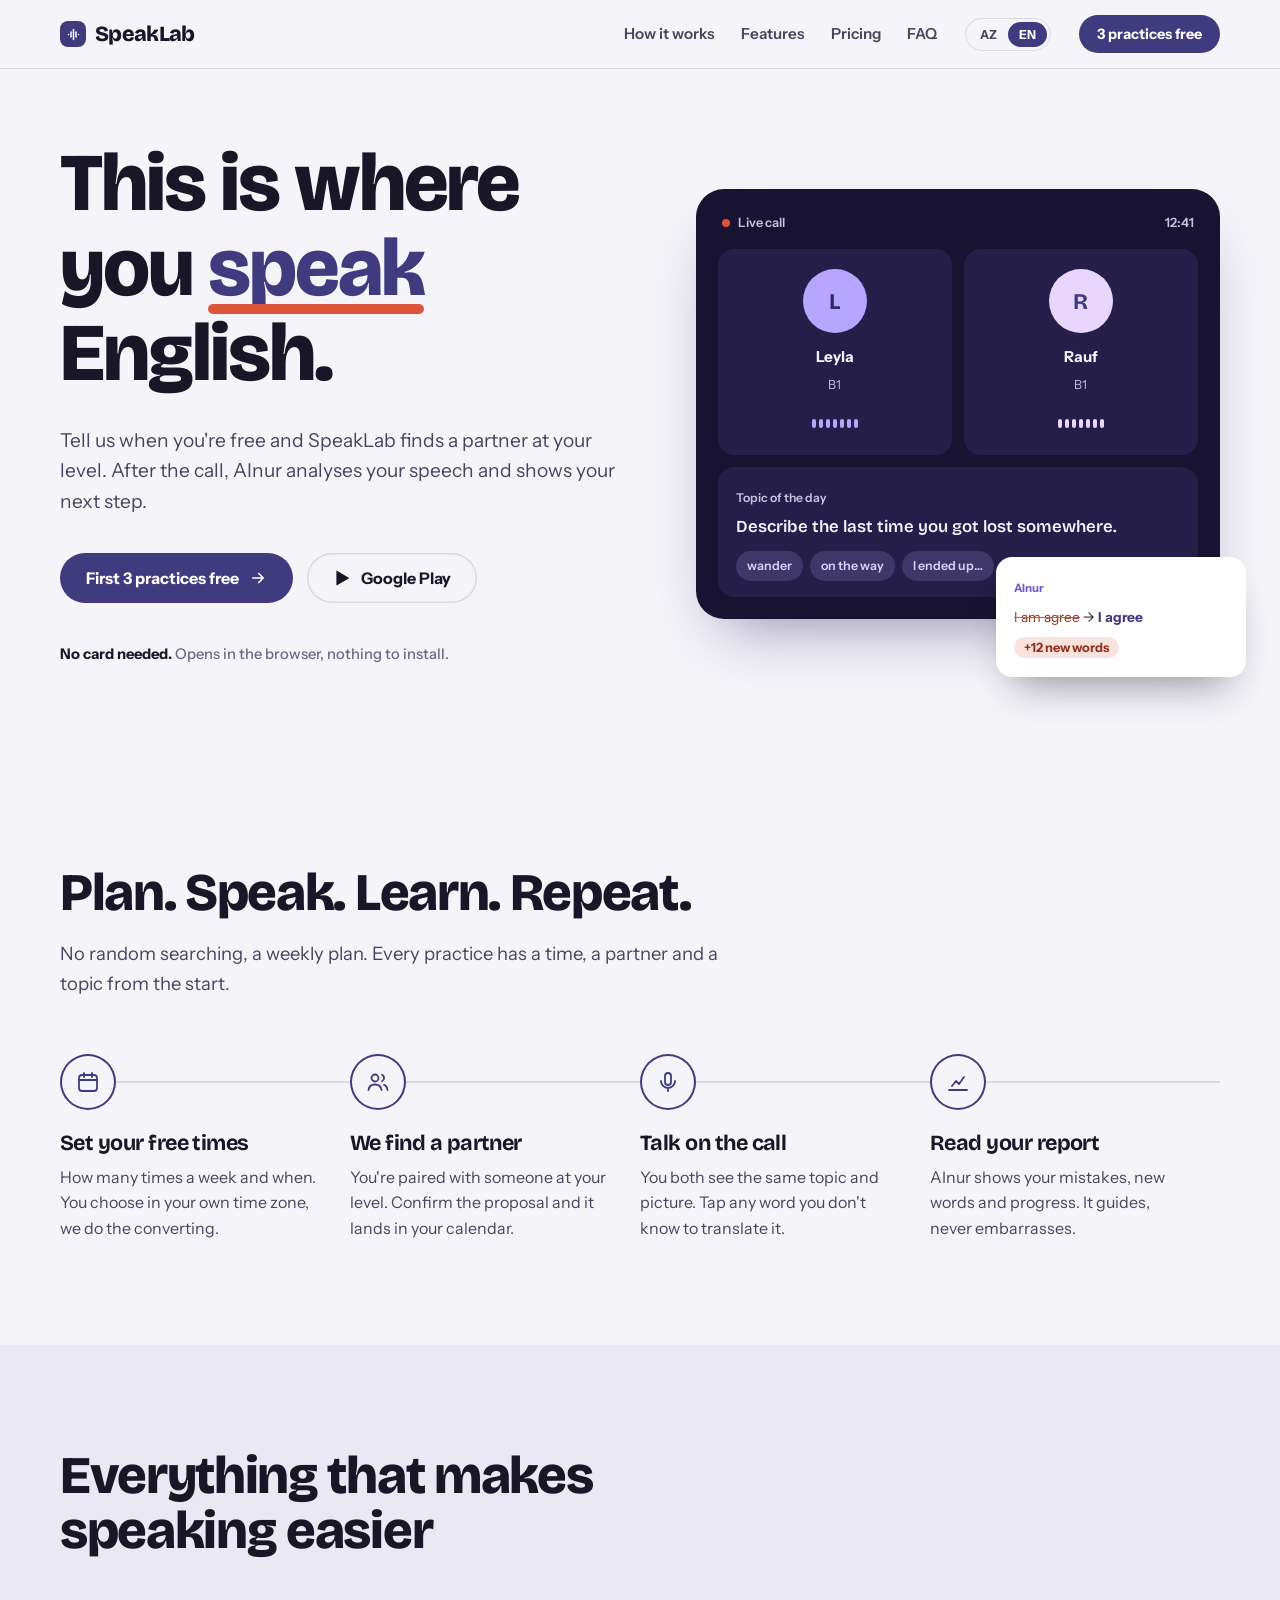
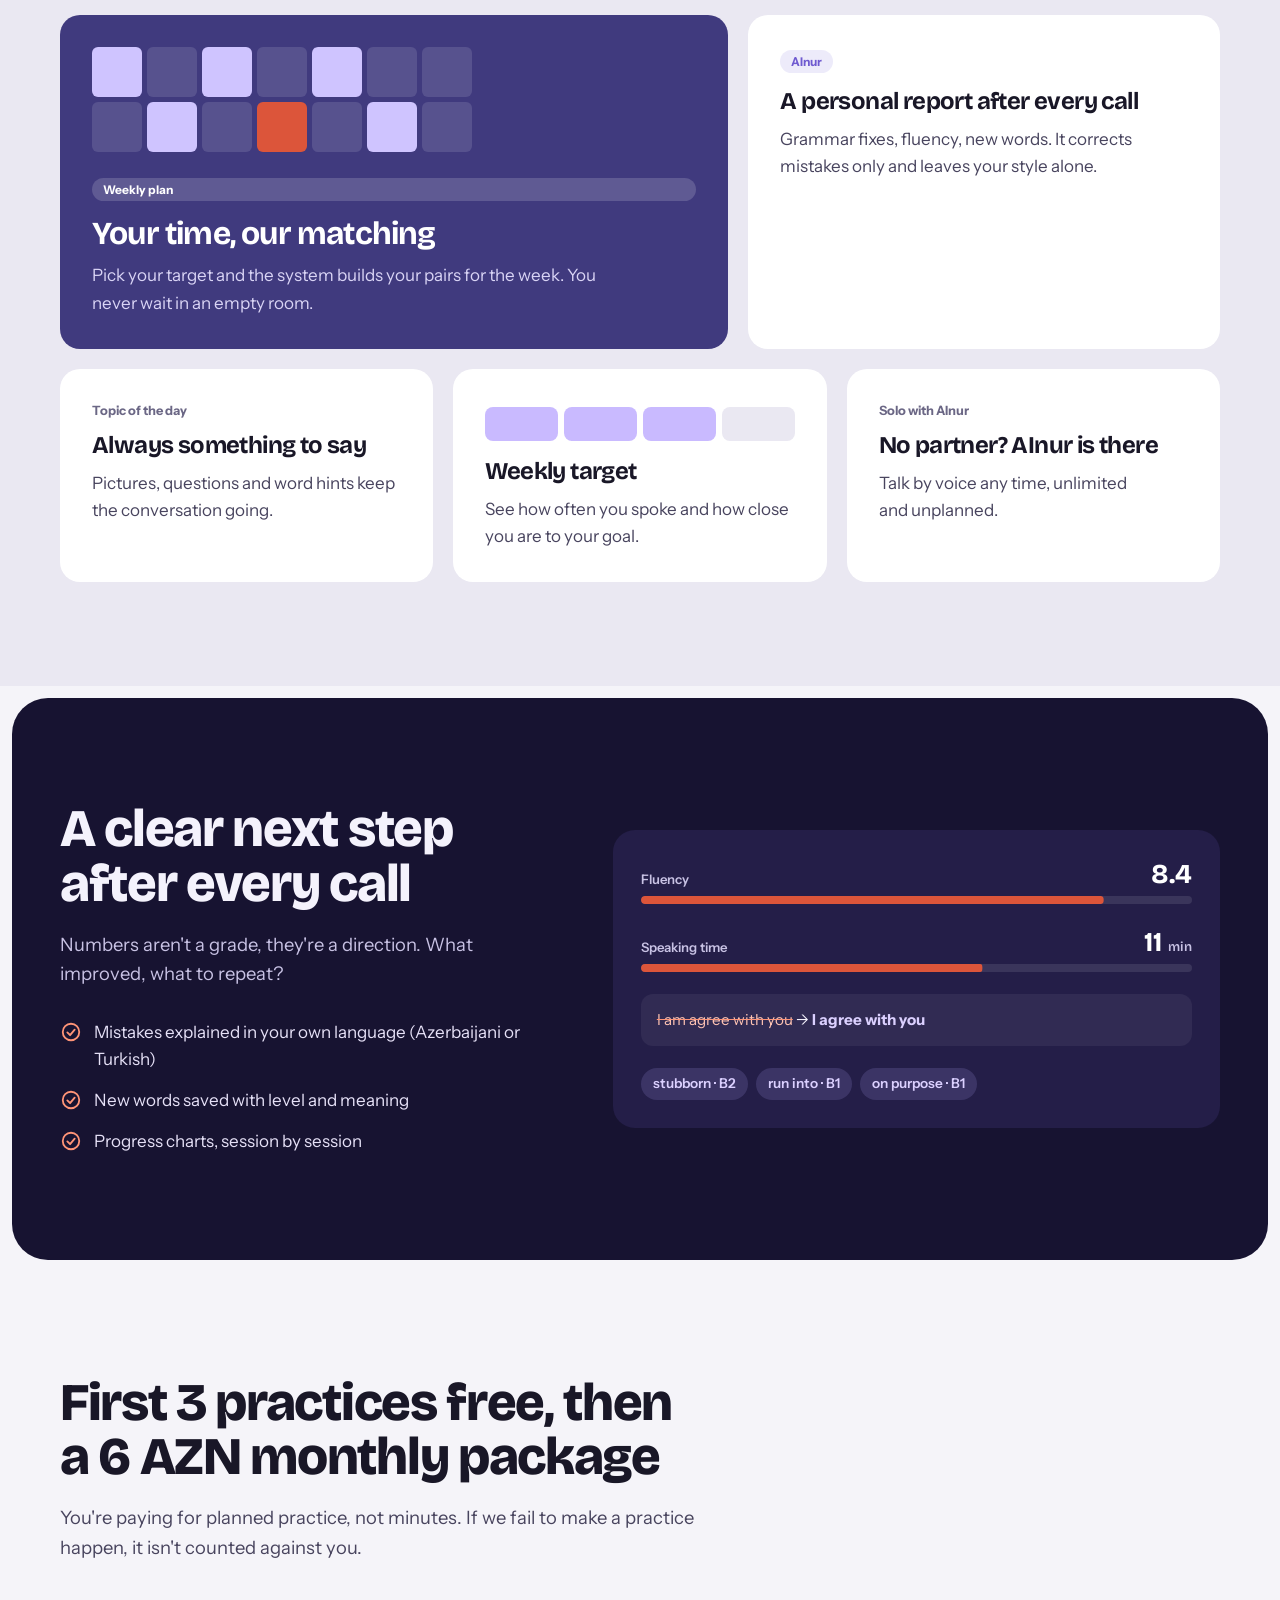
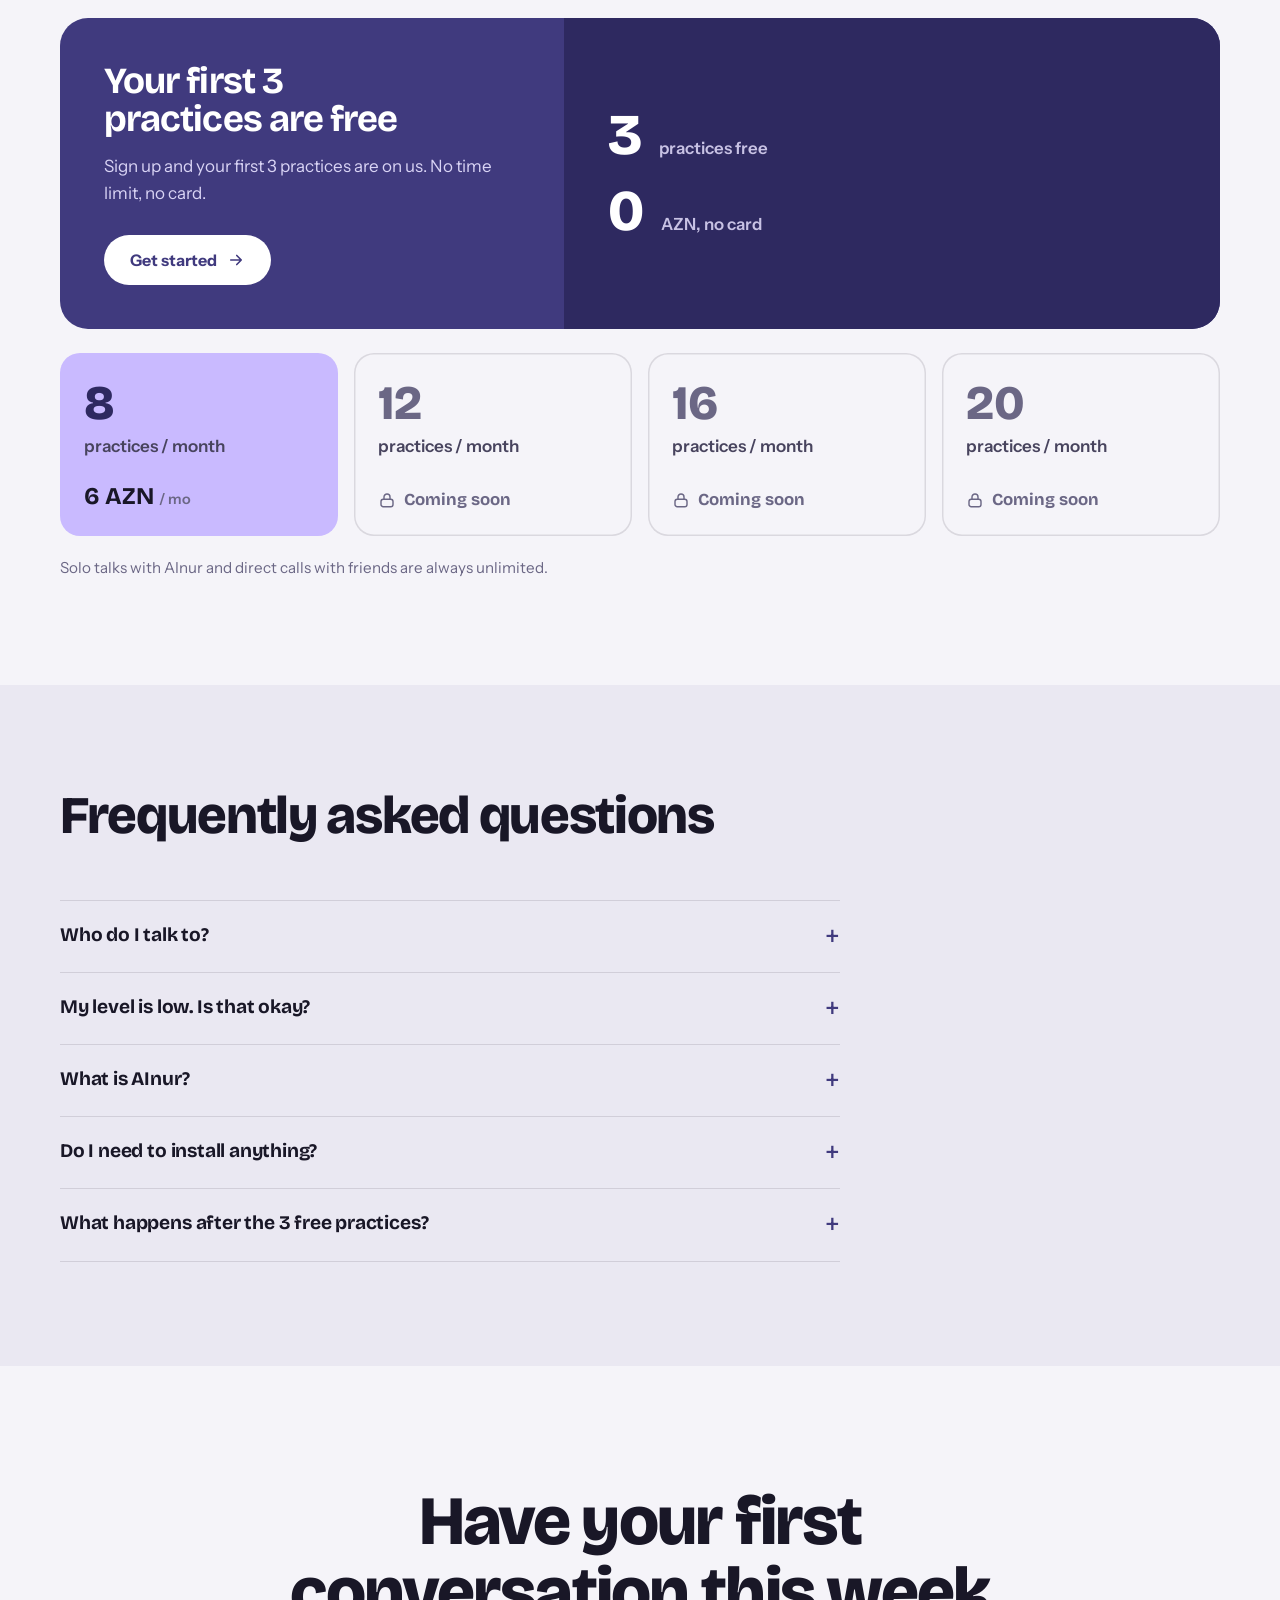
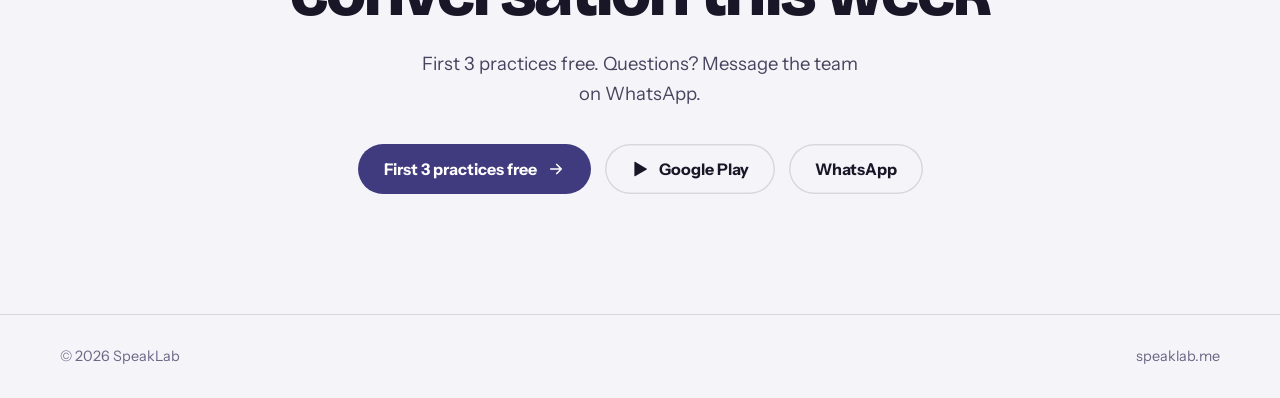
==== index.html @ 2869b949 "Deploy SpeakLab landing page to speaklab.me" ====
<!doctype html>
<html lang="az" data-lang="az">
<head>
<meta charset="utf-8">
<meta name="viewport" content="width=device-width, initial-scale=1">
<title>SpeakLab — İngiliscə danışıq praktikası: real insanlarla və AI koçla</title>
<meta name="description" content="İngiliscə danışmağı real partnerlərlə məşq et. Həftəlik plan, səviyyənə uyğun cütləşmə, zəngdən sonra AInur hesabatı. İlk 3 praktika pulsuz, sonra ayda 6 AZN.">
<meta name="keywords" content="ingiliscə danışıq, ingilis dili danışıq praktikası, speaking club, ingiliscə danışmaq, online ingilis dili, Azərbaycan, SpeakLab">
<meta name="robots" content="index,follow,max-image-preview:large">
<link rel="canonical" href="https://speaklab.me/">
<link rel="alternate" hreflang="az" href="https://speaklab.me/">
<link rel="alternate" hreflang="x-default" href="https://speaklab.me/">
<link rel="icon" href="icon.svg" type="image/svg+xml">
<meta property="og:type" content="website"><meta property="og:site_name" content="SpeakLab"><meta property="og:locale" content="az_AZ">
<meta property="og:title" content="SpeakLab — İngiliscə danışmağın yeri burada">
<meta property="og:description" content="Real partnerlərlə danış, AInur-dan hesabat al. İlk 3 praktika pulsuz.">
<meta property="og:url" content="https://speaklab.me/"><meta property="og:image" content="https://speaklab.me/og.png">
<meta name="twitter:card" content="summary_large_image"><meta name="twitter:image" content="https://speaklab.me/og.png">
<script type="application/ld+json">[{"@context": "https://schema.org", "@type": "Organization", "name": "SpeakLab", "url": "https://speaklab.me/", "logo": "https://speaklab.me/icon.svg", "sameAs": ["https://play.google.com/store/apps/details?id=com.speaklab.app"]}, {"@context": "https://schema.org", "@type": "WebSite", "name": "SpeakLab", "url": "https://speaklab.me/", "inLanguage": ["az", "en"]}, {"@context": "https://schema.org", "@type": "MobileApplication", "name": "SpeakLab", "operatingSystem": "Android", "applicationCategory": "EducationalApplication", "url": "https://play.google.com/store/apps/details?id=com.speaklab.app", "offers": {"@type": "Offer", "price": "0", "priceCurrency": "AZN", "description": "İlk 3 praktika pulsuz, sonra ayda 6 AZN"}}, {"@context": "https://schema.org", "@type": "FAQPage", "inLanguage": "az", "mainEntity": [{"@type": "Question", "name": "Kiminlə danışıram?", "acceptedAnswer": {"@type": "Answer", "text": "Səviyyəcə uyğun real öyrənənlərlə. Cütləşmə səviyyəni, yaş qrupunu və əvvəl danışdığın adamları nəzərə alır."}}, {"@type": "Question", "name": "Səviyyəm aşağıdır, olar?", "acceptedAnswer": {"@type": "Answer", "text": "Əlbəttə. SpeakLab məhz danışmağa çəkinənlər üçündür. Səhv etmək burada normaldır."}}, {"@type": "Question", "name": "AInur nədir?", "acceptedAnswer": {"@type": "Answer", "text": "Sənin AI danışıq koçun. Zəngdən sonra danışığını analiz edir, ya da istənilən vaxt onunla təkbaşına danışa bilərsən."}}, {"@type": "Question", "name": "Quraşdırmaq lazımdır?", "acceptedAnswer": {"@type": "Answer", "text": "Xeyr, brauzerdən açılır və telefonun ana ekranına əlavə edilə bilər. Android tətbiqi Google Play-dədir."}}, {"@type": "Question", "name": "3 pulsuz praktikadan sonra nə olur?", "acceptedAnswer": {"@type": "Answer", "text": "Ayda 8 praktikalıq paketi (6 AZN) seçirsən. Seçməsən də, AInur ilə təkbaşına danışmaq və dostla zənglər davam edir."}}]}]</script>
<meta name="theme-color" content="#f5f4f9">
<link rel="preconnect" href="https://fonts.googleapis.com">
<link rel="preconnect" href="https://fonts.gstatic.com" crossorigin>
<link href="https://fonts.googleapis.com/css2?family=Bricolage+Grotesque:opsz,wght@12..96,500;12..96,700;12..96,800&family=Instrument+Sans:wght@400;500;600;700&display=swap" rel="stylesheet">
<style>
:root{
  --bg:#f5f4f9; --bg2:#eae8f2; --card:#fff;
  --ink:#191727; --ink2:#48445e; --ink3:#6b6785;
  --peer:#403a7e; --peer-strong:#2e2960; --peer-soft:rgba(64,58,126,.09);
  --ai:#6f5ad0; --ai-fill:#c9baff; --ai-soft:rgba(111,90,208,.12);
  --coral:#dc553a; --coral-soft:rgba(220,85,58,.16); --coral-ink:#8f3219;
  --line:rgba(25,23,39,.12);
  --dark:#171331; --dark2:#241e48;
  --r:16px; --r-sm:10px;
  --ease:cubic-bezier(.16,1,.3,1);
  --display:"Bricolage Grotesque",system-ui,sans-serif;
  --body:"Instrument Sans",system-ui,sans-serif;
}
*{box-sizing:border-box;margin:0}
html{scroll-behavior:smooth;scroll-padding-top:84px}
body{font:400 1.0625rem/1.6 var(--body);color:var(--ink);background:var(--bg);-webkit-font-smoothing:antialiased;overflow-x:hidden}
::selection{background:var(--peer);color:#fff}
:focus-visible{outline:3px solid var(--ai);outline-offset:3px;border-radius:6px}
a{color:inherit}
.wrap{width:min(1160px,100% - 40px);margin-inline:auto}
h1,h2,h3{font-family:var(--display);line-height:1.04;letter-spacing:-.025em;text-wrap:balance}
p{text-wrap:pretty}
html[data-lang=az] [data-en],html[data-lang=en] [data-az]{display:none!important}

/* nav */
nav{position:sticky;top:0;z-index:50;background:rgba(245,244,249,.86);backdrop-filter:blur(14px);border-bottom:1px solid var(--line)}
nav .wrap{display:flex;align-items:center;gap:28px;height:68px}
.logo{font:800 1.35rem var(--display);letter-spacing:-.03em;text-decoration:none;display:flex;align-items:center;gap:9px}
.logo i{width:26px;height:26px;border-radius:8px;background:var(--peer);display:grid;place-items:center}
.logo i svg{width:15px;height:15px}
.links{display:flex;gap:26px;margin-left:auto;font-weight:600;font-size:.95rem;color:var(--ink2)}
.links a{text-decoration:none;transition:color .2s}.links a:hover{color:var(--peer)}
.lang{display:flex;border:1px solid var(--line);border-radius:99px;padding:3px}
.lang button{font:700 .78rem var(--body);border:0;background:none;padding:5px 11px;border-radius:99px;color:var(--ink2);cursor:pointer}
html[data-lang=az] .lang [data-set=az],html[data-lang=en] .lang [data-set=en]{background:var(--peer);color:#fff}
.btn{display:inline-flex;align-items:center;gap:10px;font:700 1rem var(--body);text-decoration:none;border-radius:99px;padding:15px 26px;border:0;cursor:pointer;transition:transform .25s var(--ease),background .2s}
.btn svg{width:18px;height:18px;transition:transform .25s var(--ease)}
.btn:hover svg{transform:translateX(4px)}
.btn-primary{background:var(--peer);color:#fff}.btn-primary:hover{background:var(--peer-strong)}
.btn-ghost{background:transparent;color:var(--ink);box-shadow:inset 0 0 0 1.5px var(--line)}.btn-ghost:hover{box-shadow:inset 0 0 0 1.5px var(--peer)}
.btn-sm{padding:10px 18px;font-size:.9rem}

/* hero */
.hero{padding:72px 0 96px;position:relative}
.hero .wrap{display:grid;grid-template-columns:1.05fr .95fr;gap:56px;align-items:center}
.hero h1{font-size:clamp(2.7rem,6.4vw,5.4rem);font-weight:800}
.hero h1 em{font-style:normal;color:var(--peer);position:relative;white-space:nowrap}
.hero h1 em::after{content:"";position:absolute;left:0;right:0;bottom:.04em;height:.12em;background:var(--coral);border-radius:9px;transform-origin:left;animation:draw 1s .5s var(--ease) both}
@keyframes draw{from{transform:scaleX(0)}}
.lede{font-size:1.2rem;color:var(--ink2);max-width:34em;margin:28px 0 36px}
.cta{display:flex;gap:14px;flex-wrap:wrap}
.proof{margin-top:40px;font-size:.92rem;color:var(--ink3);font-weight:500}
.proof b{color:var(--ink);font-weight:700}

/* call mock */
.stage{position:relative;background:var(--dark);border-radius:28px;padding:22px;color:#f4f2fc;box-shadow:0 30px 60px -28px rgba(46,41,96,.55)}
.stage-top{display:flex;justify-content:space-between;align-items:center;font-size:.8rem;font-weight:600;color:#c8c2e4;padding:2px 4px 16px}
.live{display:flex;align-items:center;gap:8px}.live i{width:8px;height:8px;border-radius:50%;background:var(--coral);animation:pulse 1.6s infinite}
@keyframes pulse{50%{opacity:.35}}
.voices{display:grid;grid-template-columns:1fr 1fr;gap:12px}
.voice{background:var(--dark2);border-radius:var(--r);padding:20px 16px 16px;text-align:center}
.av{width:64px;height:64px;border-radius:50%;margin:0 auto 12px;display:grid;place-items:center;font:700 1.4rem var(--display)}
.voice:nth-child(1) .av{background:#b6a6ff;color:#2e2960}
.voice:nth-child(2) .av{background:#e9d6ff;color:#403a7e}
.voice b{display:block;font-size:.95rem}.voice span{font-size:.78rem;color:#c8c2e4}
.wave{display:flex;gap:3px;align-items:center;justify-content:center;height:30px;margin-top:12px}
.wave s{width:4px;border-radius:3px;background:#b6a6ff;height:30%;animation:bar 1.1s ease-in-out infinite}
.voice:nth-child(2) .wave s{background:#e9d6ff;animation-duration:1.4s}
.wave s:nth-child(2){animation-delay:.1s}.wave s:nth-child(3){animation-delay:.25s}.wave s:nth-child(4){animation-delay:.05s}.wave s:nth-child(5){animation-delay:.35s}.wave s:nth-child(6){animation-delay:.2s}.wave s:nth-child(7){animation-delay:.4s}
@keyframes bar{50%{height:100%}}
.topic{margin-top:12px;background:var(--dark2);border-radius:var(--r);padding:16px 18px}
.topic small{color:#c8c2e4;font-weight:600;font-size:.76rem}
.topic p{font:600 1.05rem/1.35 var(--display);margin-top:6px}
.chips{display:flex;flex-wrap:wrap;gap:7px;margin-top:12px}
.chips span{font-size:.78rem;font-weight:600;background:rgba(182,166,255,.18);color:#dbd0ff;padding:5px 11px;border-radius:99px}
.report{position:absolute;right:-26px;bottom:-58px;width:min(250px,72%);background:#fff;color:var(--ink);border-radius:var(--r);padding:16px 18px;box-shadow:0 24px 40px -18px rgba(25,23,39,.45);animation:float 6s ease-in-out infinite}
@keyframes float{50%{transform:translateY(-7px)}}
.report small{font-weight:700;font-size:.72rem;color:var(--ai)}
.fix{font-size:.86rem;margin-top:8px;line-height:1.4}
.fix s{color:var(--coral-ink);text-decoration-color:var(--coral)}
.fix b{color:var(--peer)}
.gain{margin-top:10px;display:inline-block;font:700 .8rem var(--body);background:var(--coral-soft);color:var(--coral-ink);padding:3px 10px;border-radius:99px}

/* sections */
section{padding:104px 0}
.head{max-width:700px;margin-bottom:56px}
.head h2{font-size:clamp(2rem,4.2vw,3.3rem);font-weight:800}
.head p{margin-top:18px;color:var(--ink2);font-size:1.15rem}

/* how: steps as a rail */
.rail{display:grid;grid-template-columns:repeat(4,1fr);gap:0;position:relative}
.rail::before{content:"";position:absolute;left:0;right:0;top:27px;height:2px;background:var(--line)}
.step{padding-right:28px;position:relative}
.dot{width:56px;height:56px;border-radius:50%;background:var(--bg);box-shadow:inset 0 0 0 2px var(--peer);display:grid;place-items:center;color:var(--peer);margin-bottom:22px;position:relative;transition:background .3s,color .3s}
.step:hover .dot{background:var(--peer);color:#fff}
.dot svg{width:24px;height:24px}
.step h3{font-size:1.35rem;margin-bottom:10px}
.step p{color:var(--ink2);font-size:1rem}

/* features: asymmetric */
.alt{background:var(--bg2)}
.feat{display:grid;grid-template-columns:repeat(12,1fr);gap:20px}
.f{background:var(--card);border-radius:20px;padding:32px;position:relative;overflow:hidden}
.f h3{font-size:1.5rem;margin-bottom:12px}
.f p{color:var(--ink2)}
.f.a{grid-column:span 7;background:var(--peer);color:#fff;min-height:320px;display:flex;flex-direction:column;justify-content:flex-end}
.f.a p{color:#d9d4f5;max-width:30em}.f.a h3{font-size:2rem}
.f.b{grid-column:span 5}
.f.c{grid-column:span 4}.f.d{grid-column:span 4}.f.e{grid-column:span 4}
.tag{display:inline-block;font:700 .75rem var(--body);padding:4px 11px;border-radius:99px;background:var(--ai-soft);color:var(--ai);margin-bottom:16px}
.f.a .tag{background:rgba(255,255,255,.16);color:#fff}
.grid7{display:grid;grid-template-columns:repeat(7,1fr);gap:5px;margin-bottom:26px;max-width:380px}
.grid7 i{aspect-ratio:1;border-radius:6px;background:rgba(255,255,255,.12)}
.grid7 i.on{background:#cfc4ff}
.grid7 i.hit{background:var(--coral)}
.mini{font-weight:700;font-size:.8rem;color:var(--ink3);margin-bottom:12px;display:block}
.ticks{display:flex;gap:6px;margin:6px 0 18px}
.ticks i{flex:1;height:34px;border-radius:8px;background:var(--bg2)}
.ticks i.on{background:var(--ai-fill)}

/* AInur report band */
.dark{background:var(--dark);color:#f4f2fc;border-radius:36px;margin-inline:12px}
.dark .head p{color:#c8c2e4}
.ainur{display:grid;grid-template-columns:.9fr 1.1fr;gap:56px;align-items:center}
.sheet{background:var(--dark2);border-radius:22px;padding:28px;display:grid;gap:22px}
.row{display:grid;grid-template-columns:1fr auto;gap:6px 14px;align-items:end}
.row small{color:#c8c2e4;font-weight:600;font-size:.82rem}
.row strong{font:700 1.7rem var(--display);color:#fff}
.bar{grid-column:1/-1;height:8px;background:rgba(255,255,255,.1);border-radius:9px;overflow:hidden}
.bar i{display:block;height:100%;background:var(--coral);border-radius:9px;transform-origin:left;transform:scaleX(0);transition:transform 1.4s var(--ease)}
.in .bar i{transform:scaleX(var(--w))}
.corr{background:rgba(255,255,255,.06);border-radius:12px;padding:14px 16px;font-size:.95rem}
.corr s{color:#ffc4b3;text-decoration-color:#ff9477}.corr b{color:#dbd0ff}
.words{display:flex;flex-wrap:wrap;gap:8px}
.words span{background:rgba(182,166,255,.16);color:#dbd0ff;font-weight:600;font-size:.85rem;padding:5px 12px;border-radius:99px}
.checks{list-style:none;padding:0;margin-top:30px;display:grid;gap:14px}
.checks li{display:flex;gap:12px;color:#e6e1f7}
.checks svg{flex:none;width:22px;height:22px;color:#ff9477;margin-top:2px}

/* pricing */
.free{display:grid;grid-template-columns:1fr 1.3fr;gap:0;background:var(--peer);color:#fff;border-radius:28px;overflow:hidden;margin-bottom:24px}
.free>div{padding:44px}
.free h3{font-size:2.3rem}
.free p{color:#d9d4f5;margin-top:14px}
.free .btn{margin-top:28px;background:#fff;color:var(--peer)}
.free .btn:hover{background:#ece8ff}
.free .side{background:var(--peer-strong);display:flex;flex-direction:column;justify-content:center;gap:18px}
.free .big{font:800 3.6rem/1 var(--display);letter-spacing:-.03em}
.free .big small{font:600 1.05rem var(--body);color:#c8c2e4;letter-spacing:0;margin-left:8px}
.pk{display:grid;grid-template-columns:repeat(4,1fr);gap:16px}
.p{background:var(--card);border-radius:20px;padding:26px 24px;display:flex;flex-direction:column;box-shadow:inset 0 0 0 1.5px transparent;transition:box-shadow .25s,transform .35s var(--ease)}
.p:hover{box-shadow:inset 0 0 0 1.5px var(--peer);transform:translateY(-4px)}
.p .n{font:800 3rem/1 var(--display);color:var(--peer)}
.p .u{font-weight:600;color:var(--ink2);margin:6px 0 22px}
.p .pr{margin-top:auto;font:700 1.5rem var(--display)}
.p .pr small{font:600 .9rem var(--body);color:var(--ink3)}
.p.on{background:var(--ai-fill)}.p.on .n{color:var(--peer-strong)}
.p.lock{background:transparent;box-shadow:inset 0 0 0 1.5px var(--line);color:var(--ink3);cursor:not-allowed}
.p.lock:hover{transform:none;box-shadow:inset 0 0 0 1.5px var(--line)}
.p.lock .n{color:var(--ink3)}.p.lock .pr{display:flex;align-items:center;gap:8px;font-size:1.05rem}
.p.lock .pr svg{width:18px;height:18px}
.btn-play svg{width:18px;height:18px}.btn-play:hover svg{transform:none}
.note{margin-top:20px;color:var(--ink3);font-size:.95rem}

/* faq */
.faq{max-width:780px}
details{border-top:1px solid var(--line);padding:22px 0}
details:last-child{border-bottom:1px solid var(--line)}
summary{font:700 1.2rem var(--display);cursor:pointer;list-style:none;display:flex;justify-content:space-between;gap:20px;letter-spacing:-.01em}
summary::-webkit-details-marker{display:none}
summary::after{content:"+";font:500 1.7rem/1 var(--body);color:var(--peer);transition:transform .3s var(--ease)}
details[open] summary::after{transform:rotate(45deg)}
details p{margin-top:14px;color:var(--ink2);max-width:40em}

/* final */
.final{text-align:center;padding:120px 0}
.final h2{font-size:clamp(2.2rem,5.4vw,4.4rem);font-weight:800;max-width:14em;margin-inline:auto}
.final p{color:var(--ink2);margin:20px auto 36px;max-width:30em;font-size:1.15rem}
.final .cta{justify-content:center}
footer{border-top:1px solid var(--line);padding:30px 0;color:var(--ink3);font-size:.9rem}
footer .wrap{display:flex;justify-content:space-between;gap:16px;flex-wrap:wrap}

/* reveal */
.rv{opacity:0;transform:translateY(22px);transition:opacity .8s var(--ease),transform .8s var(--ease)}
.in.rv,.in .rv{opacity:1;transform:none}
.js-off .rv{opacity:1;transform:none}

@media (max-width:980px){
  .hero .wrap,.ainur,.free{grid-template-columns:1fr}
  .rail{grid-template-columns:1fr 1fr;row-gap:44px}.rail::before{display:none}
  .f.a,.f.b,.f.c,.f.d,.f.e{grid-column:span 12}
  .pk{grid-template-columns:1fr 1fr}
  .links{display:none}nav .lang{margin-left:auto}
  .report{right:6px;bottom:-40px}
  section{padding:72px 0}
}
@media (max-width:560px){
  .rail,.pk{grid-template-columns:1fr}
  .hero{padding:44px 0 72px}
  .stage{margin-bottom:34px}
  .free>div{padding:30px 24px}.free .big{font-size:3rem}
  nav .btn{display:none}
}
@media (prefers-reduced-motion:reduce){*{animation:none!important;transition:none!important}.rv{opacity:1;transform:none}.bar i{transform:scaleX(var(--w))}}
</style>
</head>
<body>
<svg width="0" height="0" style="position:absolute" aria-hidden="true">
  <symbol id="i-arrow" viewBox="0 0 24 24" fill="none" stroke="currentColor" stroke-width="2.2" stroke-linecap="round" stroke-linejoin="round"><path d="M5 12h14M13 6l6 6-6 6"/></symbol>
  <symbol id="i-cal" viewBox="0 0 24 24" fill="none" stroke="currentColor" stroke-width="1.8" stroke-linecap="round" stroke-linejoin="round"><rect x="3" y="5" width="18" height="16" rx="3"/><path d="M8 3v4M16 3v4M3 10h18"/></symbol>
  <symbol id="i-users" viewBox="0 0 24 24" fill="none" stroke="currentColor" stroke-width="1.8" stroke-linecap="round" stroke-linejoin="round"><circle cx="9" cy="8" r="3.5"/><path d="M2.5 20c.5-3.6 3.2-5.5 6.5-5.5s6 1.9 6.5 5.5M16 4.8a3.5 3.5 0 0 1 0 6.4M18 14.8c1.9.6 3.2 2.3 3.5 5.2"/></symbol>
  <symbol id="i-mic" viewBox="0 0 24 24" fill="none" stroke="currentColor" stroke-width="1.8" stroke-linecap="round" stroke-linejoin="round"><rect x="9" y="3" width="6" height="12" rx="3"/><path d="M5 11a7 7 0 0 0 14 0M12 18v3"/></symbol>
  <symbol id="i-chart" viewBox="0 0 24 24" fill="none" stroke="currentColor" stroke-width="1.8" stroke-linecap="round" stroke-linejoin="round"><path d="M3 20h18M6 16l4-5 3 3 5-7"/></symbol>
  <symbol id="i-lock" viewBox="0 0 24 24" fill="none" stroke="currentColor" stroke-width="1.9" stroke-linecap="round" stroke-linejoin="round"><rect x="4" y="11" width="16" height="10" rx="3"/><path d="M8 11V8a4 4 0 0 1 8 0v3"/></symbol>
  <symbol id="i-play" viewBox="0 0 24 24" fill="currentColor"><path d="M4.5 2.8v18.4c0 .5.5.8.9.5l15.6-9.2c.4-.2.4-.8 0-1L5.4 2.3c-.4-.3-.9 0-.9.5z"/></symbol>
  <symbol id="i-check" viewBox="0 0 24 24" fill="none" stroke="currentColor" stroke-width="2" stroke-linecap="round" stroke-linejoin="round"><circle cx="12" cy="12" r="9"/><path d="m8 12.5 3 3 5-6"/></symbol>
</svg>

<nav>
  <div class="wrap">
    <a class="logo" href="#top"><i><svg viewBox="0 0 24 24" fill="none" stroke="#fff" stroke-width="2.4" stroke-linecap="round"><path d="M4 12v0M8 8v8M12 4v16M16 8v8M20 12v0"/></svg></i>SpeakLab</a>
    <div class="links">
      <a href="#how"><span data-az>Necə işləyir</span><span data-en>How it works</span></a>
      <a href="#what"><span data-az>İmkanlar</span><span data-en>Features</span></a>
      <a href="#price"><span data-az>Qiymət</span><span data-en>Pricing</span></a>
      <a href="#faq">FAQ</a>
    </div>
    <div class="lang" role="group" aria-label="Language"><button data-set="az">AZ</button><button data-set="en">EN</button></div>
    <a class="btn btn-primary btn-sm" href="https://speaklab-app.vercel.app/"><span data-az>3 praktika pulsuz</span><span data-en>3 practices free</span></a>
  </div>
</nav>

<main id="top">
<header class="hero">
  <div class="wrap">
    <div>
      <h1 class="rv">
        <span data-az>İngiliscə danışmağın yeri <em>burada</em>.</span>
        <span data-en>This is where you <em>speak</em> English.</span>
      </h1>
      <p class="lede rv" style="transition-delay:.1s">
        <span data-az>Boş vaxtını yaz, SpeakLab sənə səviyyəcə uyğun partner tapsın. Zəngdən sonra AInur danışığını analiz edib növbəti addımını göstərir.</span>
        <span data-en>Tell us when you're free and SpeakLab finds a partner at your level. After the call, AInur analyses your speech and shows your next step.</span>
      </p>
      <div class="cta rv" style="transition-delay:.2s">
        <a class="btn btn-primary" href="https://speaklab-app.vercel.app/"><span data-az>İlk 3 praktika pulsuz</span><span data-en>First 3 practices free</span><svg><use href="#i-arrow"/></svg></a>
        <a class="btn btn-ghost btn-play" href="https://play.google.com/store/apps/details?id=com.speaklab.app"><svg><use href="#i-play"/></svg>Google Play</a>
      </div>
      <p class="proof rv" style="transition-delay:.3s"><span data-az><b>Kart tələb olunmur.</b> Brauzerdən aç, quraşdırma yoxdur.</span><span data-en><b>No card needed.</b> Opens in the browser, nothing to install.</span></p>
    </div>

    <div class="rv" style="transition-delay:.15s">
      <div class="stage" aria-hidden="true">
        <div class="stage-top"><span class="live"><i></i><span data-az>Canlı zəng</span><span data-en>Live call</span></span><span>12:41</span></div>
        <div class="voices">
          <div class="voice"><div class="av">L</div><b>Leyla</b><span>B1</span><div class="wave"><s></s><s></s><s></s><s></s><s></s><s></s><s></s></div></div>
          <div class="voice"><div class="av">R</div><b>Rauf</b><span>B1</span><div class="wave"><s></s><s></s><s></s><s></s><s></s><s></s><s></s></div></div>
        </div>
        <div class="topic">
          <small data-az>Günün mövzusu</small><small data-en>Topic of the day</small>
          <p>Describe the last time you got lost somewhere.</p>
          <div class="chips"><span>wander</span><span>on the way</span><span>I ended up…</span></div>
        </div>
        <div class="report">
          <small>AInur</small>
          <p class="fix"><s>I am agree</s> → <b>I agree</b></p>
          <span class="gain">+12 <span data-az>yeni söz</span><span data-en>new words</span></span>
        </div>
      </div>
    </div>
  </div>
</header>

<section id="how">
  <div class="wrap">
    <div class="head rv">
      <h2><span data-az>Plan qur. Danış. Öyrən. Təkrar et.</span><span data-en>Plan. Speak. Learn. Repeat.</span></h2>
      <p><span data-az>Təsadüfi axtarış yox, həftəlik plan. Hər praktikanın vaxtı, partneri və mövzusu əvvəldən məlumdur.</span><span data-en>No random searching, a weekly plan. Every practice has a time, a partner and a topic from the start.</span></p>
    </div>
    <div class="rail">
      <div class="step rv"><div class="dot"><svg><use href="#i-cal"/></svg></div>
        <h3><span data-az>Boş vaxtını yaz</span><span data-en>Set your free times</span></h3>
        <p><span data-az>Həftədə neçə dəfə, hansı saatlarda. Öz saat qurşağında seçirsən, qalanını biz çeviririk.</span><span data-en>How many times a week and when. You choose in your own time zone, we do the converting.</span></p></div>
      <div class="step rv" style="transition-delay:.08s"><div class="dot"><svg><use href="#i-users"/></svg></div>
        <h3><span data-az>Partner tapılır</span><span data-en>We find a partner</span></h3>
        <p><span data-az>Səviyyəcə uyğun adamla cütləşirsən. Təklifi təsdiqləyirsən, vaxt təqvimində görünür.</span><span data-en>You're paired with someone at your level. Confirm the proposal and it lands in your calendar.</span></p></div>
      <div class="step rv" style="transition-delay:.16s"><div class="dot"><svg><use href="#i-mic"/></svg></div>
        <h3><span data-az>Zəngdə danış</span><span data-en>Talk on the call</span></h3>
        <p><span data-az>İkiniz də eyni mövzu və şəkli görürsünüz. Bilmədiyin sözü toxunub tərcümə edirsən.</span><span data-en>You both see the same topic and picture. Tap any word you don't know to translate it.</span></p></div>
      <div class="step rv" style="transition-delay:.24s"><div class="dot"><svg><use href="#i-chart"/></svg></div>
        <h3><span data-az>Hesabatı oxu</span><span data-en>Read your report</span></h3>
        <p><span data-az>AInur səhvlərini, yeni sözlərini və irəliləyişini göstərir. Utandırmır, yol göstərir.</span><span data-en>AInur shows your mistakes, new words and progress. It guides, never embarrasses.</span></p></div>
    </div>
  </div>
</section>

<section id="what" class="alt">
  <div class="wrap">
    <div class="head rv">
      <h2><span data-az>Danışmağı asanlaşdıran hər şey</span><span data-en>Everything that makes speaking easier</span></h2>
    </div>
    <div class="feat">
      <div class="f a rv">
        <div class="grid7" aria-hidden="true">
          <i class="on"></i><i></i><i class="on"></i><i></i><i class="on"></i><i></i><i></i>
          <i></i><i class="on"></i><i></i><i class="hit"></i><i></i><i class="on"></i><i></i>
        </div>
        <span class="tag"><span data-az>Həftəlik plan</span><span data-en>Weekly plan</span></span>
        <h3><span data-az>Vaxtın sənin, partner bizdən</span><span data-en>Your time, our matching</span></h3>
        <p><span data-az>Hədəfini seç, sistem bu həftəyə cütlər qursun. Heç vaxt boş otaqda gözləmirsən.</span><span data-en>Pick your target and the system builds your pairs for the week. You never wait in an empty room.</span></p>
      </div>
      <div class="f b rv" style="transition-delay:.08s">
        <span class="tag">AInur</span>
        <h3><span data-az>Zəngdən sonra şəxsi hesabat</span><span data-en>A personal report after every call</span></h3>
        <p><span data-az>Qrammatika düzəlişləri, axıcılıq, yeni sözlər. Yalnız səhvi düzəldir, üslubuna toxunmur.</span><span data-en>Grammar fixes, fluency, new words. It corrects mistakes only and leaves your style alone.</span></p>
      </div>
      <div class="f c rv">
        <span class="mini"><span data-az>Günün mövzusu</span><span data-en>Topic of the day</span></span>
        <h3><span data-az>Danışacaq şey həmişə var</span><span data-en>Always something to say</span></h3>
        <p><span data-az>Şəkil, sual və söz dəstəyi ilə söhbət heç vaxt susmur.</span><span data-en>Pictures, questions and word hints keep the conversation going.</span></p>
      </div>
      <div class="f d rv" style="transition-delay:.08s">
        <div class="ticks" aria-hidden="true"><i class="on"></i><i class="on"></i><i class="on"></i><i></i></div>
        <h3><span data-az>Həftəlik hədəf</span><span data-en>Weekly target</span></h3>
        <p><span data-az>Neçə dəfə danışdığın və hədəfə nə qədər yaxın olduğun həmişə gözünün önündə.</span><span data-en>See how often you spoke and how close you are to your goal.</span></p>
      </div>
      <div class="f e rv" style="transition-delay:.16s">
        <span class="mini"><span data-az>AInur ilə təkbaşına</span><span data-en>Solo with AInur</span></span>
        <h3><span data-az>Partner yoxdursa, AInur var</span><span data-en>No partner? AInur is there</span></h3>
        <p><span data-az>İstənilən vaxt səslə danış, limitsiz və planlamadan.</span><span data-en>Talk by voice any time, unlimited and unplanned.</span></p>
      </div>
    </div>
  </div>
</section>

<section class="dark" id="report" style="margin-block:12px">
  <div class="wrap ainur">
    <div>
      <div class="head rv" style="margin-bottom:0">
        <h2><span data-az>Hər zəngdən sonra aydın növbəti addım</span><span data-en>A clear next step after every call</span></h2>
        <p><span data-az>Rəqəm təkcə qiymət deyil, istiqamətdir. Nə yaxşılaşdı, nəyi təkrar etməli?</span><span data-en>Numbers aren't a grade, they're a direction. What improved, what to repeat?</span></p>
      </div>
      <ul class="checks rv">
        <li><svg><use href="#i-check"/></svg><span data-az>Səhvlər sənin öz dilində izah olunur (Azərbaycan və ya Türk dili)</span><span data-en>Mistakes explained in your own language (Azerbaijani or Turkish)</span></li>
        <li><svg><use href="#i-check"/></svg><span data-az>Yeni sözlər səviyyə və mənası ilə lüğətinə düşür</span><span data-en>New words saved with level and meaning</span></li>
        <li><svg><use href="#i-check"/></svg><span data-az>Sessiya-sessiya irəliləyiş qrafikləri</span><span data-en>Progress charts, session by session</span></li>
      </ul>
    </div>
    <div class="sheet rv" id="sheet" style="transition-delay:.1s">
      <div class="row"><small data-az>Axıcılıq</small><small data-en>Fluency</small><strong>8.4</strong><div class="bar"><i style="--w:.84"></i></div></div>
      <div class="row"><small data-az>Danışıq müddəti</small><small data-en>Speaking time</small><strong>11 <small>min</small></strong><div class="bar"><i style="--w:.62"></i></div></div>
      <div class="corr"><s>I am agree with you</s> → <b>I agree with you</b></div>
      <div class="words"><span>stubborn · B2</span><span>run into · B1</span><span>on purpose · B1</span></div>
    </div>
  </div>
</section>

<section id="price">
  <div class="wrap">
    <div class="head rv">
      <h2><span data-az>İlk 3 praktika pulsuz, sonra 6 AZN-ə aylıq paket</span><span data-en>First 3 practices free, then a 6 AZN monthly package</span></h2>
      <p><span data-az>Satılan şey dəqiqə deyil, planlı praktikadır. Platformanın günahı ilə baş tutmayan praktika səndən silinmir.</span><span data-en>You're paying for planned practice, not minutes. If we fail to make a practice happen, it isn't counted against you.</span></p>
    </div>
    <div class="free rv">
      <div>
        <h3><span data-az>İlk 3 praktika pulsuz</span><span data-en>Your first 3 practices are free</span></h3>
        <p><span data-az>Qeydiyyatdan keç, ilk 3 praktika sənindir. Müddət yoxdur, kart da yoxdur.</span><span data-en>Sign up and your first 3 practices are on us. No time limit, no card.</span></p>
        <a class="btn" href="https://speaklab-app.vercel.app/"><span data-az>Başla</span><span data-en>Get started</span><svg><use href="#i-arrow"/></svg></a>
      </div>
      <div class="side">
        <div class="big">3 <small data-az>praktika pulsuz</small><small data-en>practices free</small></div>
        <div class="big">0 <small data-az>AZN, kartsız</small><small data-en>AZN, no card</small></div>
      </div>
    </div>
    <div class="pk">
      <div class="p on rv"><div class="n">8</div><div class="u"><span data-az>praktika / ay</span><span data-en>practices / month</span></div><div class="pr">6 AZN <small data-az>/ ay</small><small data-en>/ mo</small></div></div>
      <div class="p lock rv" style="transition-delay:.06s" aria-disabled="true"><div class="n">12</div><div class="u"><span data-az>praktika / ay</span><span data-en>practices / month</span></div><div class="pr"><svg><use href="#i-lock"/></svg><span data-az>Tezliklə</span><span data-en>Coming soon</span></div></div>
      <div class="p lock rv" style="transition-delay:.12s" aria-disabled="true"><div class="n">16</div><div class="u"><span data-az>praktika / ay</span><span data-en>practices / month</span></div><div class="pr"><svg><use href="#i-lock"/></svg><span data-az>Tezliklə</span><span data-en>Coming soon</span></div></div>
      <div class="p lock rv" style="transition-delay:.18s" aria-disabled="true"><div class="n">20</div><div class="u"><span data-az>praktika / ay</span><span data-en>practices / month</span></div><div class="pr"><svg><use href="#i-lock"/></svg><span data-az>Tezliklə</span><span data-en>Coming soon</span></div></div>
    </div>
    <p class="note"><span data-az>AInur ilə təkbaşına danışıq və dostla birbaşa zənglər həmişə limitsizdir.</span><span data-en>Solo talks with AInur and direct calls with friends are always unlimited.</span></p>
  </div>
</section>

<section id="faq" class="alt">
  <div class="wrap">
    <div class="head rv"><h2><span data-az>Tez-tez verilən suallar</span><span data-en>Frequently asked questions</span></h2></div>
    <div class="faq rv">
      <details><summary><span data-az>Kiminlə danışıram?</span><span data-en>Who do I talk to?</span></summary><p><span data-az>Səviyyəcə uyğun real öyrənənlərlə. Cütləşmə səviyyəni, yaş qrupunu və əvvəl danışdığın adamları nəzərə alır.</span><span data-en>Real learners at a similar level. Pairing considers level, age group and who you've already met.</span></p></details>
      <details><summary><span data-az>Səviyyəm aşağıdır, olar?</span><span data-en>My level is low. Is that okay?</span></summary><p><span data-az>Əlbəttə. SpeakLab məhz danışmağa çəkinənlər üçündür. Səhv etmək burada normaldır.</span><span data-en>Of course. SpeakLab is built for people who hesitate to speak. Mistakes are normal here.</span></p></details>
      <details><summary><span data-az>AInur nədir?</span><span data-en>What is AInur?</span></summary><p><span data-az>Sənin AI danışıq koçun. Zəngdən sonra danışığını analiz edir, ya da istənilən vaxt onunla təkbaşına danışa bilərsən.</span><span data-en>Your AI speaking coach. It analyses your call afterwards, or you can talk with it alone any time.</span></p></details>
      <details><summary><span data-az>Quraşdırmaq lazımdır?</span><span data-en>Do I need to install anything?</span></summary><p><span data-az>Xeyr, brauzerdən açılır və telefonun ana ekranına əlavə edilə bilər. Android tətbiqi Google Play-dədir.</span><span data-en>No, it opens in the browser and can be added to your home screen. The Android app is on Google Play.</span></p></details>
      <details><summary><span data-az>3 pulsuz praktikadan sonra nə olur?</span><span data-en>What happens after the 3 free practices?</span></summary><p><span data-az>Ayda 8 praktikalıq paketi (6 AZN) seçirsən. Seçməsən də, AInur ilə təkbaşına danışmaq və dostla zənglər davam edir.</span><span data-en>You pick the 8-practice package (6 AZN a month). Even without one, solo talks with AInur and calls with friends continue.</span></p></details>
    </div>
  </div>
</section>

<section class="final">
  <div class="wrap">
    <h2><span data-az>Bu həftə ilk söhbətini et</span><span data-en>Have your first conversation this week</span></h2>
    <p><span data-az>İlk 3 praktika pulsuz. Sualın varsa, WhatsApp-da komandaya yaz.</span><span data-en>First 3 practices free. Questions? Message the team on WhatsApp.</span></p>
    <div class="cta">
      <a class="btn btn-primary" href="https://speaklab-app.vercel.app/"><span data-az>İlk 3 praktika pulsuz</span><span data-en>First 3 practices free</span><svg><use href="#i-arrow"/></svg></a>
      <a class="btn btn-ghost btn-play" href="https://play.google.com/store/apps/details?id=com.speaklab.app"><svg><use href="#i-play"/></svg>Google Play</a>
      <a class="btn btn-ghost" href="https://wa.me/994513549195">WhatsApp</a>
    </div>
  </div>
</section>
</main>

<footer><div class="wrap"><span>© 2026 SpeakLab</span><span>speaklab.me</span></div></footer>

<script>
(function(){
  var root=document.documentElement;
  try{var s=localStorage.getItem('sl-lang');if(s)root.dataset.lang=s;else if(!/^az|tr/i.test(navigator.language))root.dataset.lang='en'}catch(e){}
  document.querySelectorAll('.lang button').forEach(function(b){b.addEventListener('click',function(){root.dataset.lang=b.dataset.set;root.lang=b.dataset.set;try{localStorage.setItem('sl-lang',b.dataset.set)}catch(e){}})});
  root.lang=root.dataset.lang;
  if(!('IntersectionObserver' in window)){root.classList.add('js-off');return}
  var io=new IntersectionObserver(function(es){es.forEach(function(e){if(e.isIntersecting){e.target.classList.add('in');io.unobserve(e.target)}})},{threshold:.15});
  document.querySelectorAll('.rv,#sheet').forEach(function(el){io.observe(el)});
  var sh=document.getElementById('sheet');if(sh){new IntersectionObserver(function(es,o){if(es[0].isIntersecting){sh.classList.add('in');o.disconnect()}},{threshold:.3}).observe(sh)}
})();
</script>
</body>
</html>
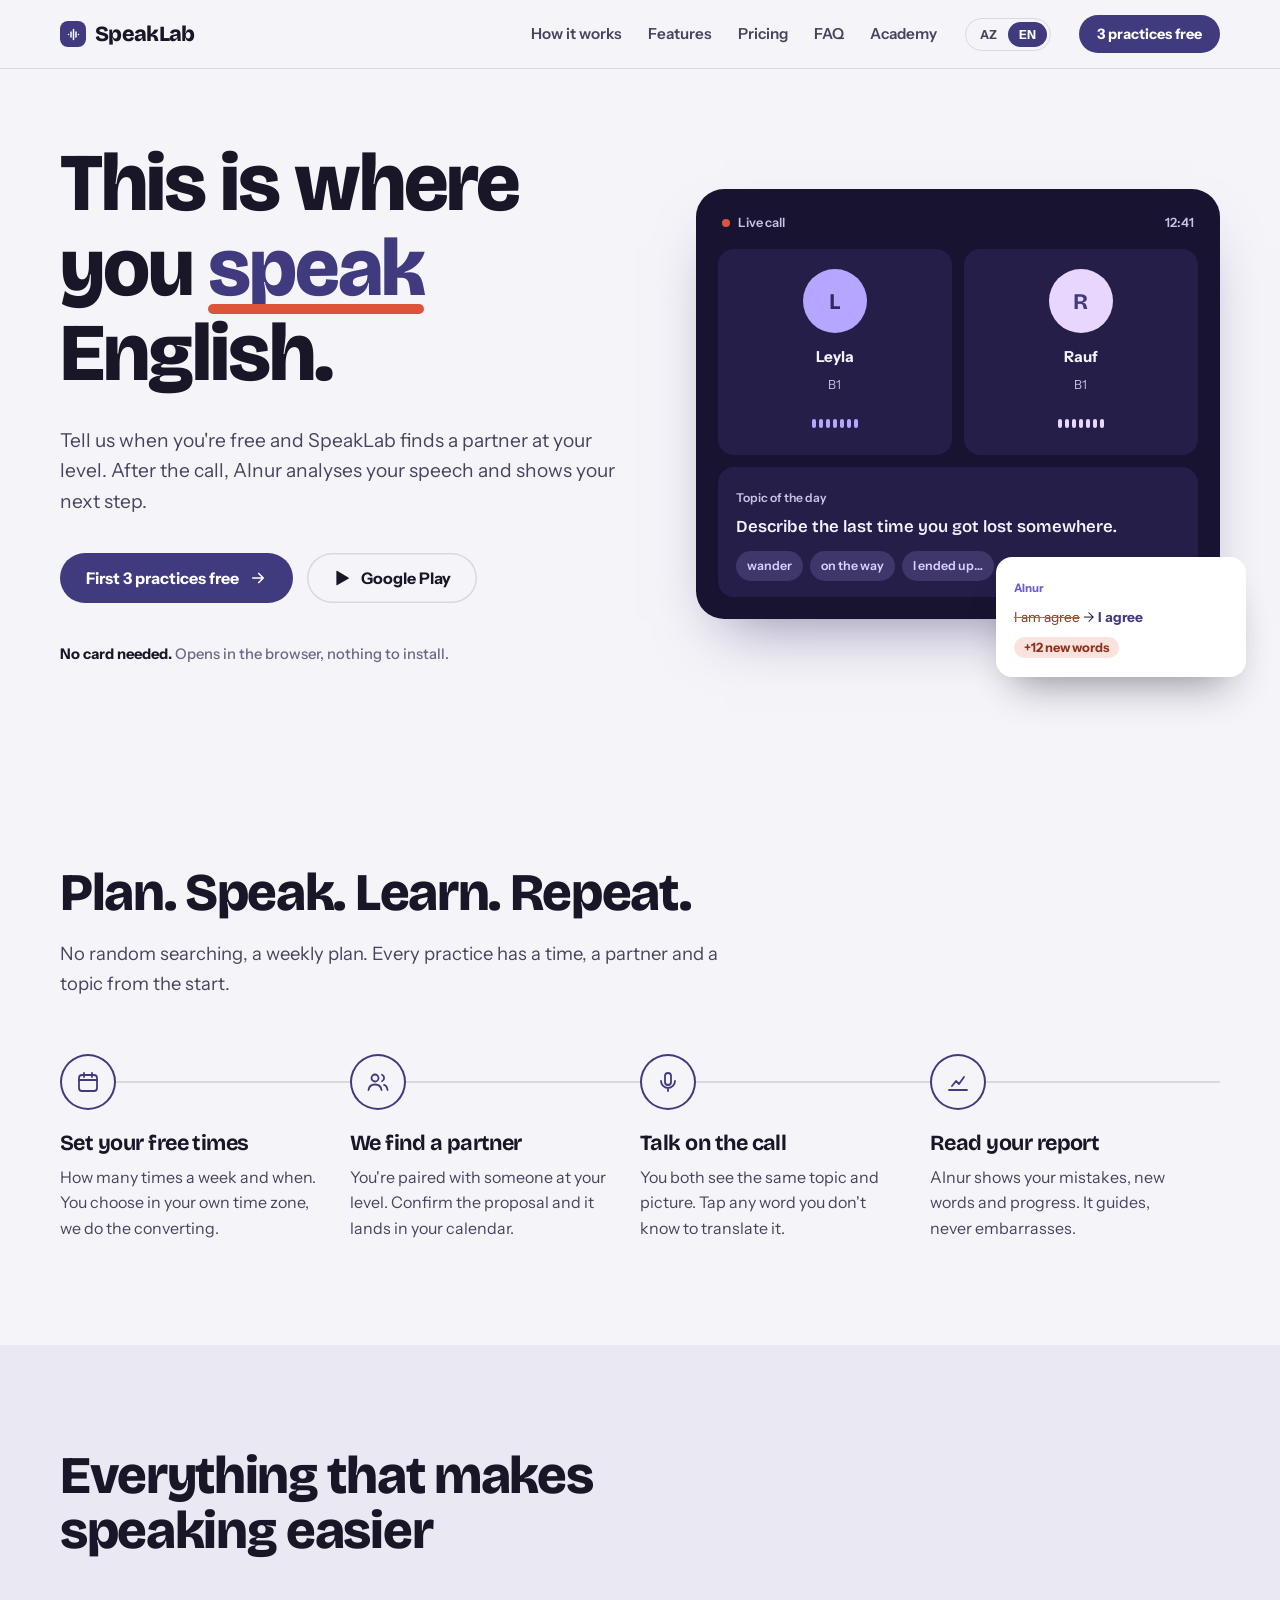
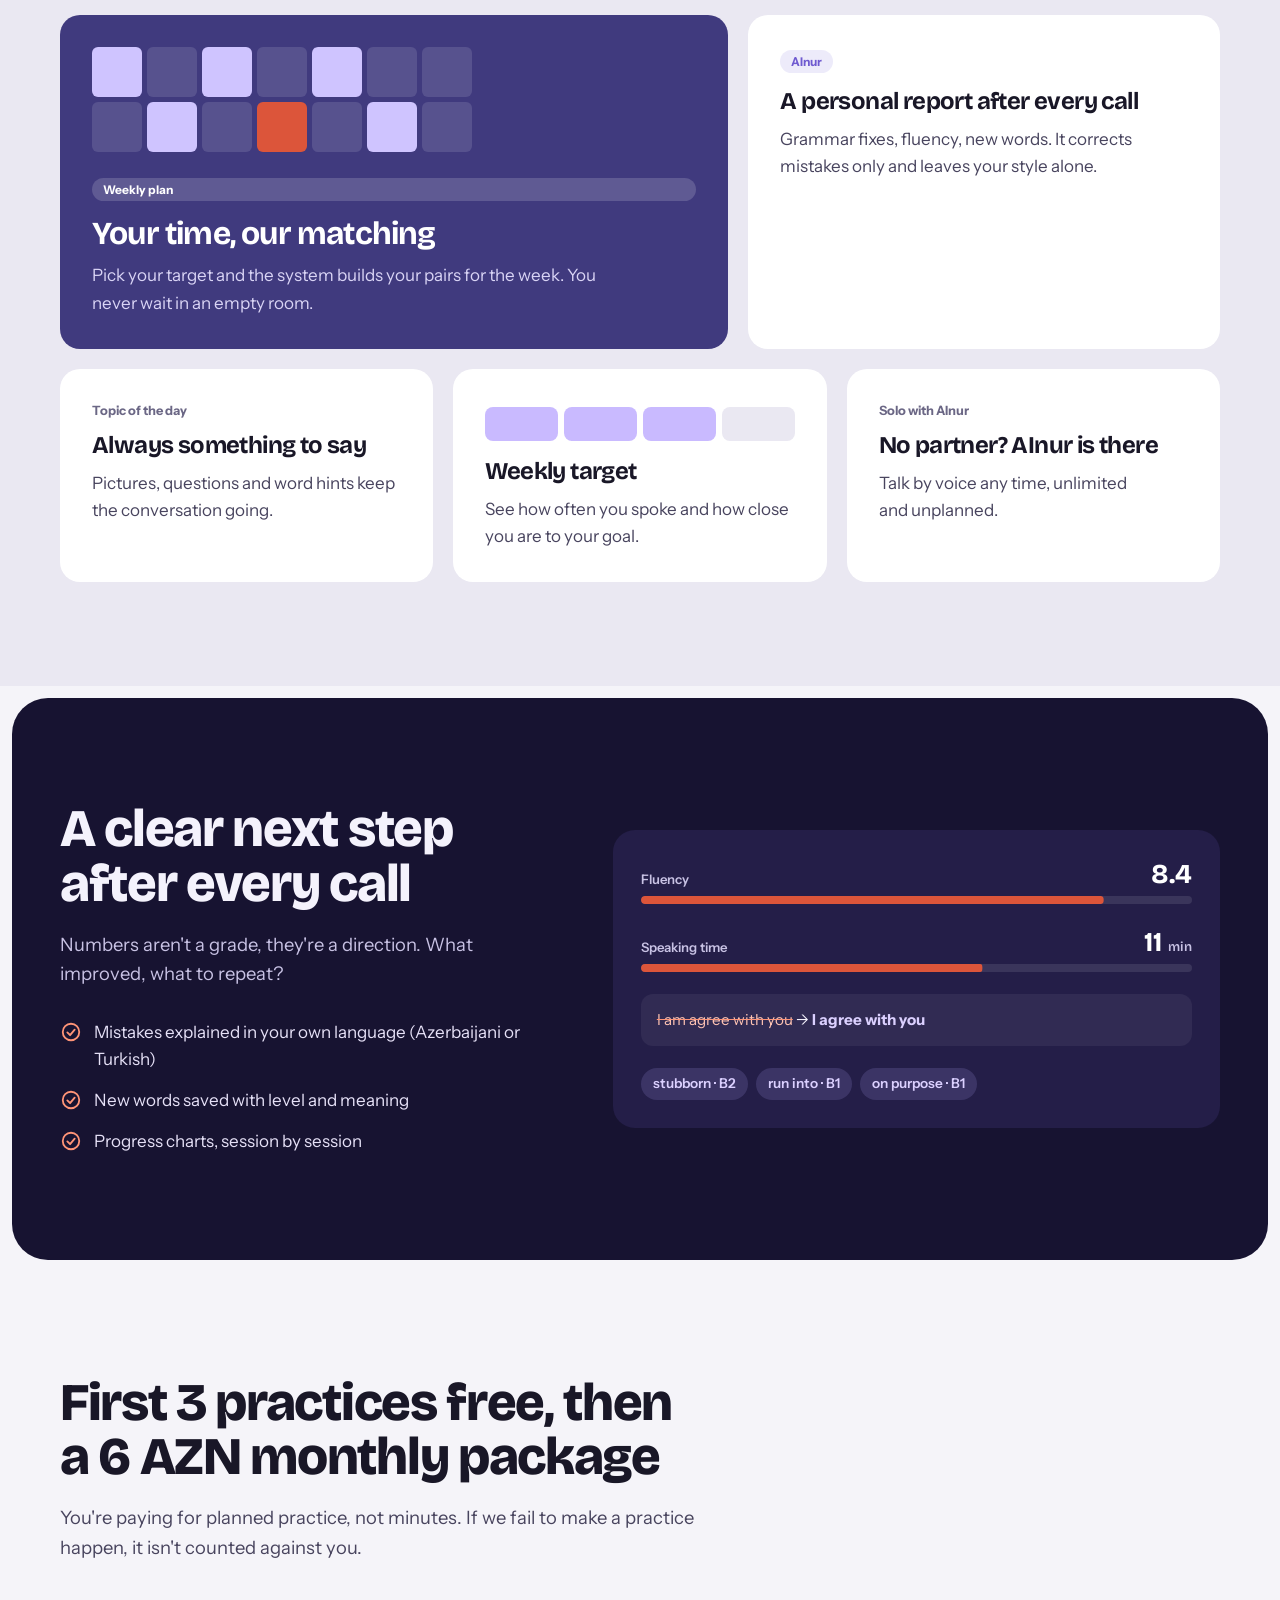
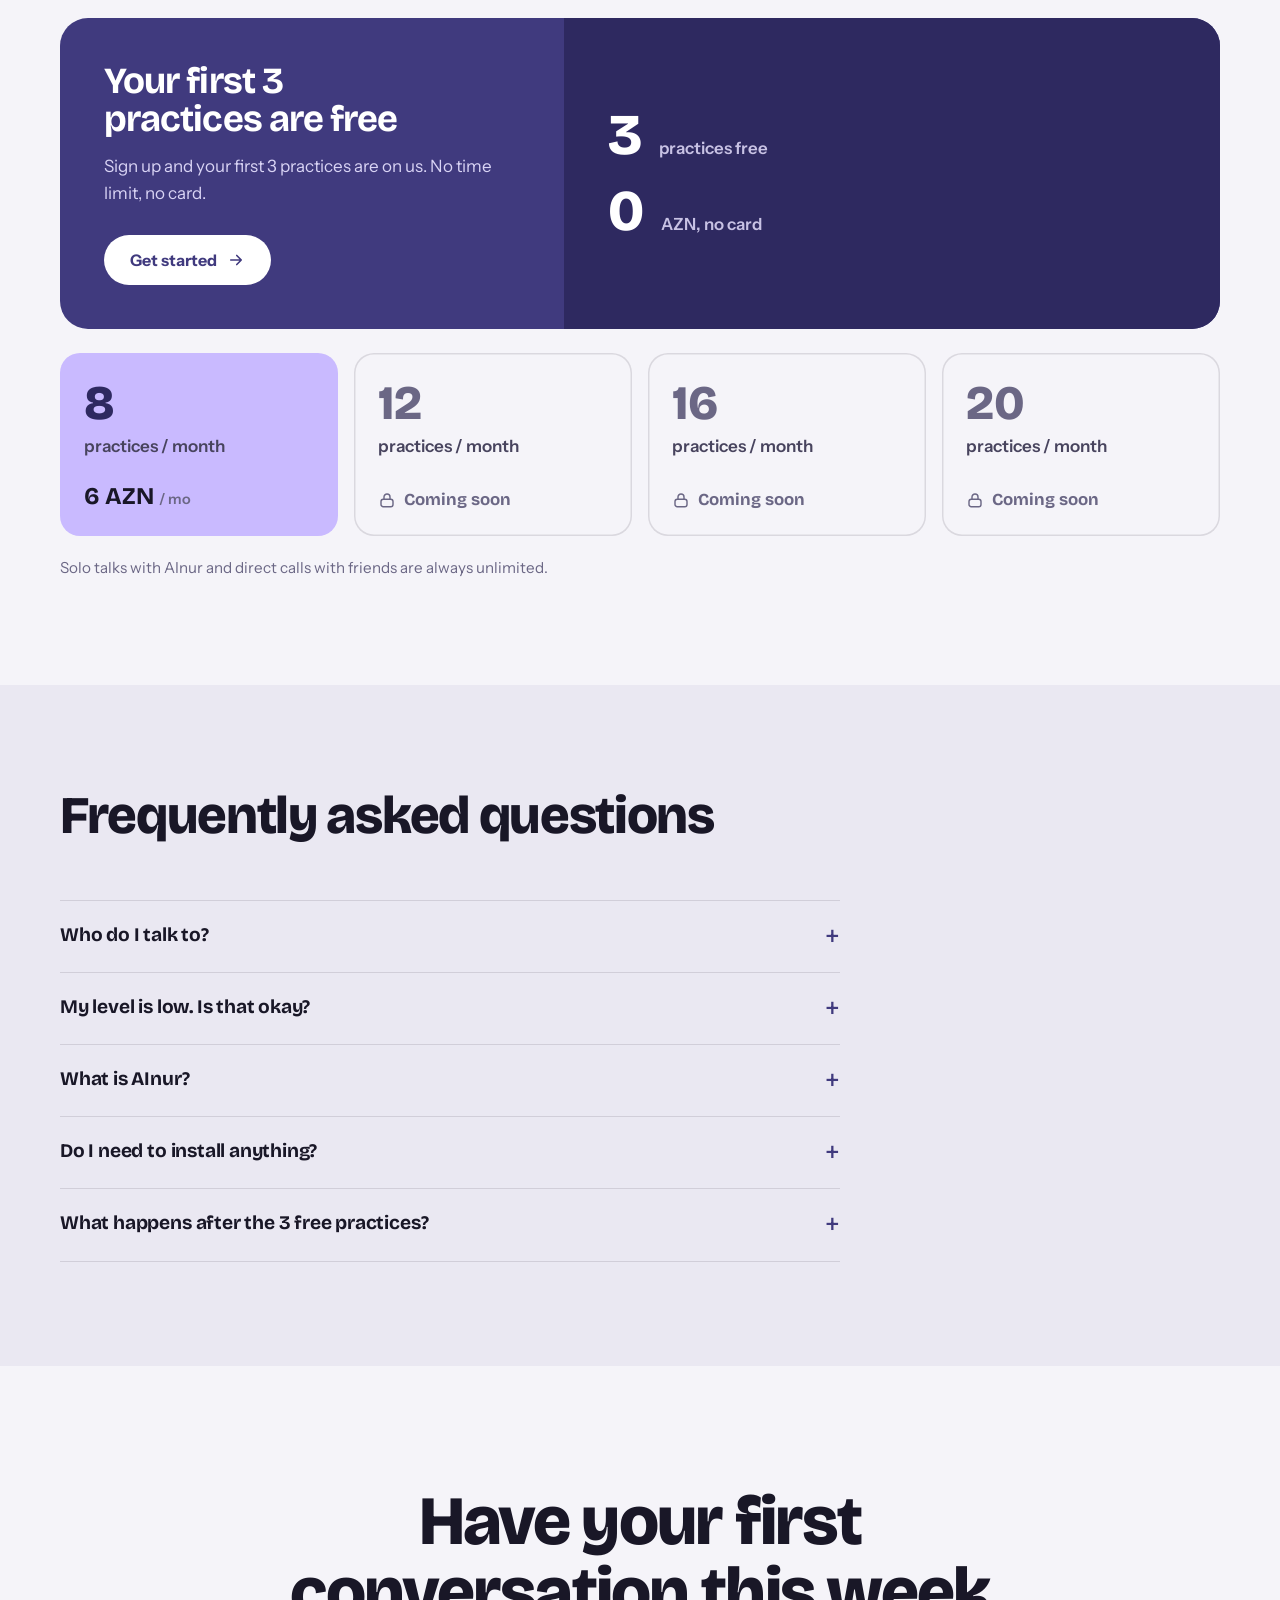
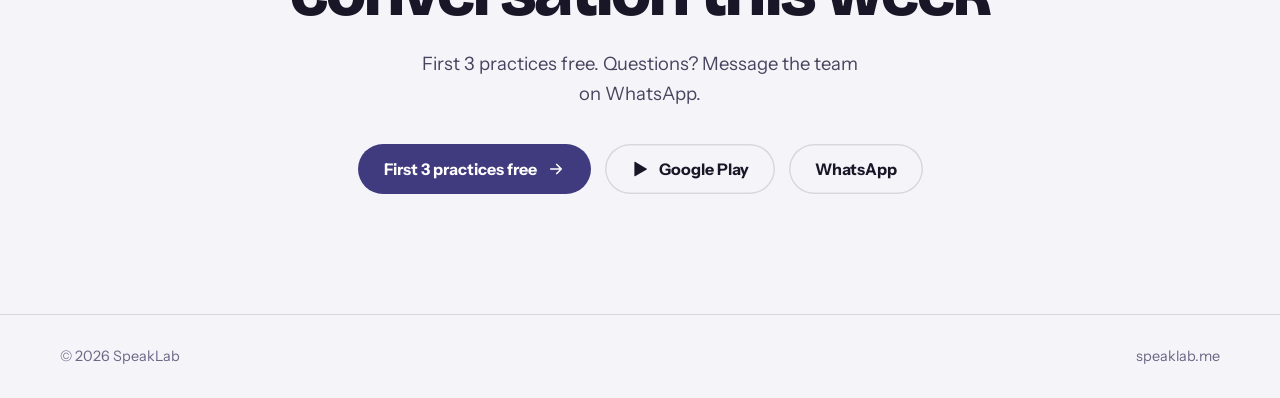
==== commit 8b3df71c: "Add SpeakLab Academy: video guides to the app (AZ/TR) Course list + player at /academy/. Videos on F" ====
--- a/index.html
+++ b/index.html
@@ -248,6 +248,7 @@
       <a href="#what"><span data-az>İmkanlar</span><span data-en>Features</span></a>
       <a href="#price"><span data-az>Qiymət</span><span data-en>Pricing</span></a>
       <a href="#faq">FAQ</a>
+      <a href="academy/">Academy</a>
     </div>
     <div class="lang" role="group" aria-label="Language"><button data-set="az">AZ</button><button data-set="en">EN</button></div>
     <a class="btn btn-primary btn-sm" href="https://speaklab-app.vercel.app/"><span data-az>3 praktika pulsuz</span><span data-en>3 practices free</span></a>
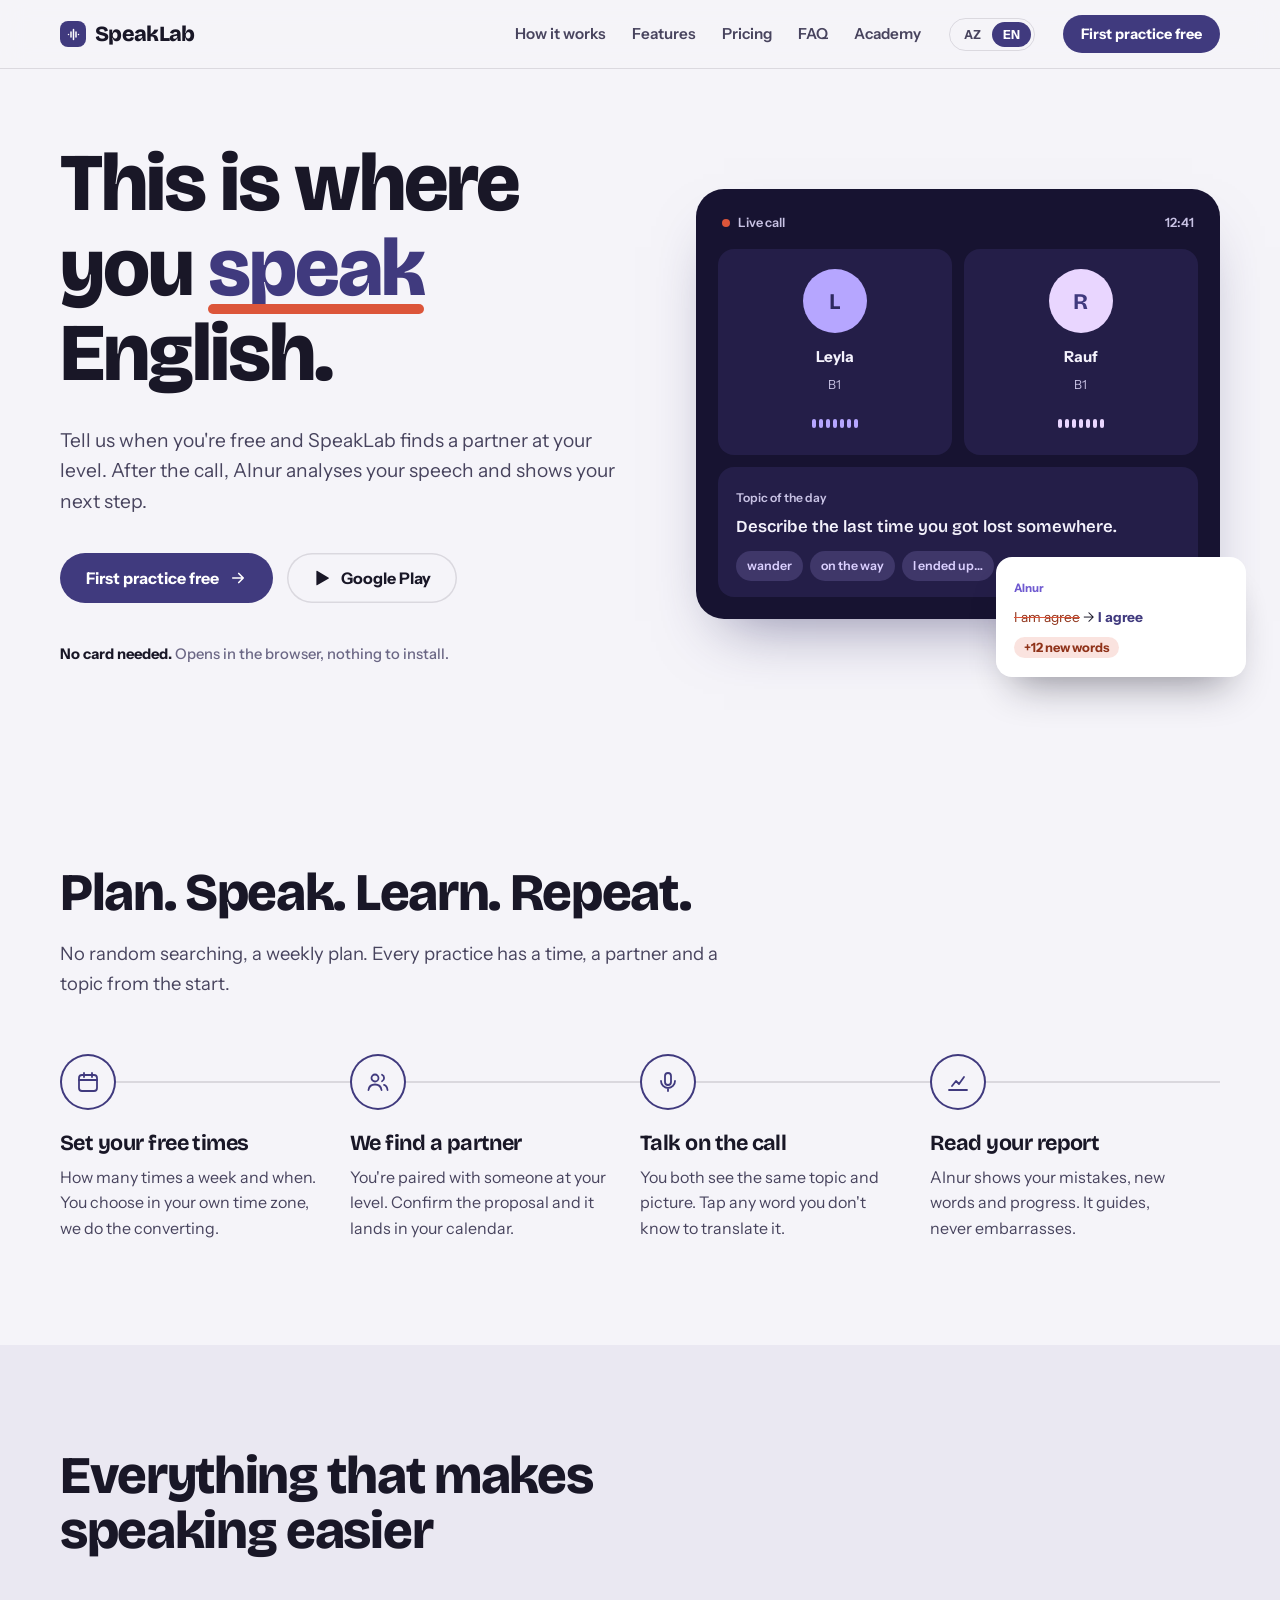
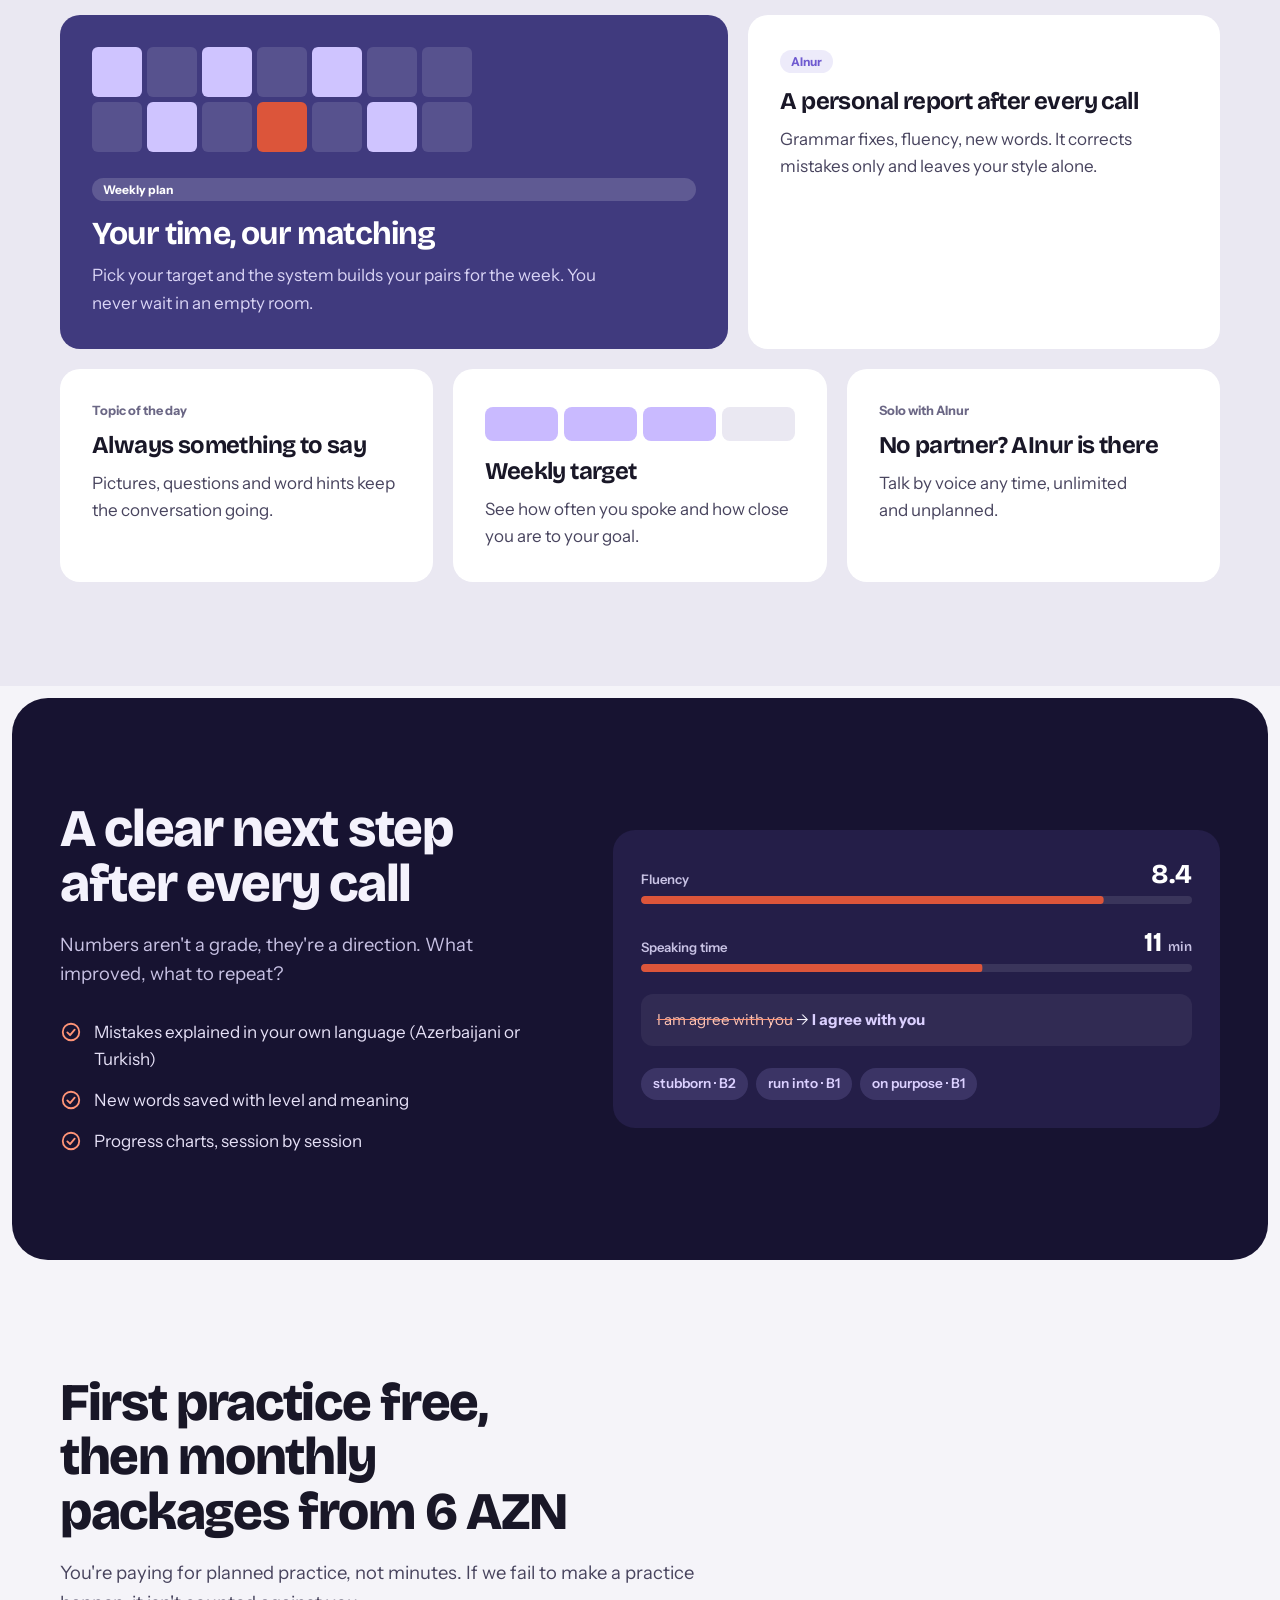
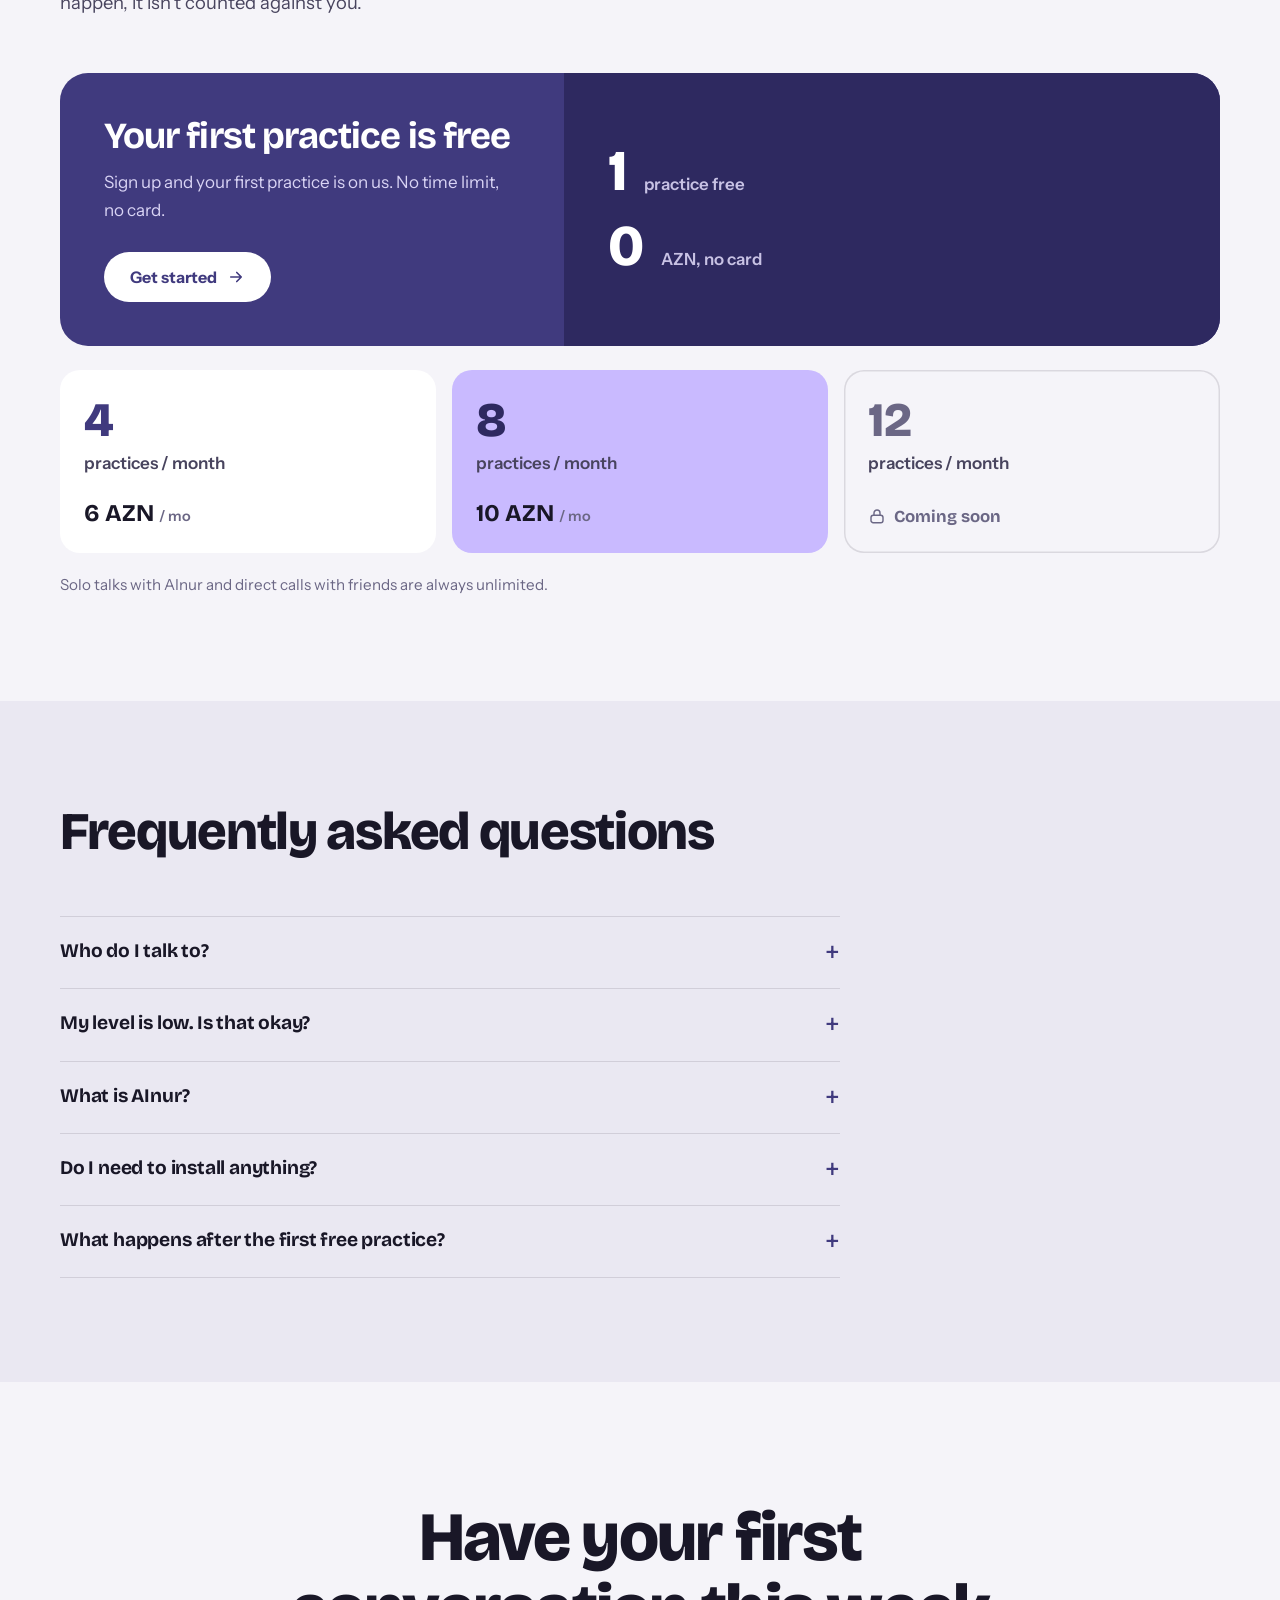
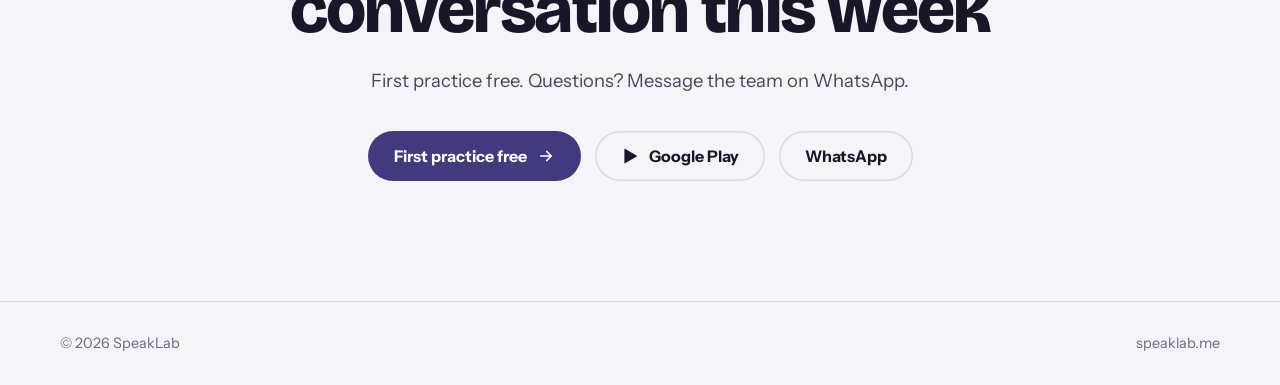
==== commit 3136f3e3: "update(landing): first practice free and 4=6 AZN / 8=10 AZN / 12=coming soon pricing" ====
--- a/index.html
+++ b/index.html
@@ -4,7 +4,7 @@
 <meta charset="utf-8">
 <meta name="viewport" content="width=device-width, initial-scale=1">
 <title>SpeakLab — İngiliscə danışıq praktikası: real insanlarla və AI koçla</title>
-<meta name="description" content="İngiliscə danışmağı real partnerlərlə məşq et. Həftəlik plan, səviyyənə uyğun cütləşmə, zəngdən sonra AInur hesabatı. İlk 3 praktika pulsuz, sonra ayda 6 AZN.">
+<meta name="description" content="İngiliscə danışmağı real partnerlərlə məşq et. Həftəlik plan, səviyyənə uyğun cütləşmə, zəngdən sonra AInur hesabatı. İlk praktika pulsuz, sonra ayda 6 AZN-dən başlayan paketlər.">
 <meta name="keywords" content="ingiliscə danışıq, ingilis dili danışıq praktikası, speaking club, ingiliscə danışmaq, online ingilis dili, Azərbaycan, SpeakLab">
 <meta name="robots" content="index,follow,max-image-preview:large">
 <link rel="canonical" href="https://speaklab.me/">
@@ -13,10 +13,10 @@
 <link rel="icon" href="icon.svg" type="image/svg+xml">
 <meta property="og:type" content="website"><meta property="og:site_name" content="SpeakLab"><meta property="og:locale" content="az_AZ">
 <meta property="og:title" content="SpeakLab — İngiliscə danışmağın yeri burada">
-<meta property="og:description" content="Real partnerlərlə danış, AInur-dan hesabat al. İlk 3 praktika pulsuz.">
+<meta property="og:description" content="Real partnerlərlə danış, AInur-dan hesabat al. İlk praktika pulsuz.">
 <meta property="og:url" content="https://speaklab.me/"><meta property="og:image" content="https://speaklab.me/og.png">
 <meta name="twitter:card" content="summary_large_image"><meta name="twitter:image" content="https://speaklab.me/og.png">
-<script type="application/ld+json">[{"@context": "https://schema.org", "@type": "Organization", "name": "SpeakLab", "url": "https://speaklab.me/", "logo": "https://speaklab.me/icon.svg", "sameAs": ["https://play.google.com/store/apps/details?id=com.speaklab.app"]}, {"@context": "https://schema.org", "@type": "WebSite", "name": "SpeakLab", "url": "https://speaklab.me/", "inLanguage": ["az", "en"]}, {"@context": "https://schema.org", "@type": "MobileApplication", "name": "SpeakLab", "operatingSystem": "Android", "applicationCategory": "EducationalApplication", "url": "https://play.google.com/store/apps/details?id=com.speaklab.app", "offers": {"@type": "Offer", "price": "0", "priceCurrency": "AZN", "description": "İlk 3 praktika pulsuz, sonra ayda 6 AZN"}}, {"@context": "https://schema.org", "@type": "FAQPage", "inLanguage": "az", "mainEntity": [{"@type": "Question", "name": "Kiminlə danışıram?", "acceptedAnswer": {"@type": "Answer", "text": "Səviyyəcə uyğun real öyrənənlərlə. Cütləşmə səviyyəni, yaş qrupunu və əvvəl danışdığın adamları nəzərə alır."}}, {"@type": "Question", "name": "Səviyyəm aşağıdır, olar?", "acceptedAnswer": {"@type": "Answer", "text": "Əlbəttə. SpeakLab məhz danışmağa çəkinənlər üçündür. Səhv etmək burada normaldır."}}, {"@type": "Question", "name": "AInur nədir?", "acceptedAnswer": {"@type": "Answer", "text": "Sənin AI danışıq koçun. Zəngdən sonra danışığını analiz edir, ya da istənilən vaxt onunla təkbaşına danışa bilərsən."}}, {"@type": "Question", "name": "Quraşdırmaq lazımdır?", "acceptedAnswer": {"@type": "Answer", "text": "Xeyr, brauzerdən açılır və telefonun ana ekranına əlavə edilə bilər. Android tətbiqi Google Play-dədir."}}, {"@type": "Question", "name": "3 pulsuz praktikadan sonra nə olur?", "acceptedAnswer": {"@type": "Answer", "text": "Ayda 8 praktikalıq paketi (6 AZN) seçirsən. Seçməsən də, AInur ilə təkbaşına danışmaq və dostla zənglər davam edir."}}]}]</script>
+<script type="application/ld+json">[{"@context": "https://schema.org", "@type": "Organization", "name": "SpeakLab", "url": "https://speaklab.me/", "logo": "https://speaklab.me/icon.svg", "sameAs": ["https://play.google.com/store/apps/details?id=com.speaklab.app"]}, {"@context": "https://schema.org", "@type": "WebSite", "name": "SpeakLab", "url": "https://speaklab.me/", "inLanguage": ["az", "en"]}, {"@context": "https://schema.org", "@type": "MobileApplication", "name": "SpeakLab", "operatingSystem": "Android", "applicationCategory": "EducationalApplication", "url": "https://play.google.com/store/apps/details?id=com.speaklab.app", "offers": {"@type": "Offer", "price": "0", "priceCurrency": "AZN", "description": "İlk praktika pulsuz, sonra 4 praktika 6 AZN / 8 praktika 10 AZN"}}, {"@context": "https://schema.org", "@type": "FAQPage", "inLanguage": "az", "mainEntity": [{"@type": "Question", "name": "Kiminlə danışıram?", "acceptedAnswer": {"@type": "Answer", "text": "Səviyyəcə uyğun real öyrənənlərlə. Cütləşmə səviyyəni, yaş qrupunu və əvvəl danışdığın adamları nəzərə alır."}}, {"@type": "Question", "name": "Səviyyəm aşağıdır, olar?", "acceptedAnswer": {"@type": "Answer", "text": "Əlbəttə. SpeakLab məhz danışmağa çəkinənlər üçündür. Səhv etmək burada normaldır."}}, {"@type": "Question", "name": "AInur nədir?", "acceptedAnswer": {"@type": "Answer", "text": "Sənin AI danışıq koçun. Zəngdən sonra danışığını analiz edir, ya da istənilən vaxt onunla təkbaşına danışa bilərsən."}}, {"@type": "Question", "name": "Quraşdırmaq lazımdır?", "acceptedAnswer": {"@type": "Answer", "text": "Xeyr, brauzerdən açılır və telefonun ana ekranına əlavə edilə bilər. Android tətbiqi Google Play-dədir."}}, {"@type": "Question", "name": "İlk pulsuz praktikadan sonra nə olur?", "acceptedAnswer": {"@type": "Answer", "text": "Ayda 4 praktikalıq (6 AZN) və ya 8 praktikalıq (10 AZN) paket seçirsən. Seçməsən də, AInur ilə təkbaşına danışmaq və dostla zənglər davam edir."}}]}]</script>
 <meta name="theme-color" content="#f5f4f9">
 <link rel="preconnect" href="https://fonts.googleapis.com">
 <link rel="preconnect" href="https://fonts.gstatic.com" crossorigin>
@@ -171,7 +171,7 @@
 .free .side{background:var(--peer-strong);display:flex;flex-direction:column;justify-content:center;gap:18px}
 .free .big{font:800 3.6rem/1 var(--display);letter-spacing:-.03em}
 .free .big small{font:600 1.05rem var(--body);color:#c8c2e4;letter-spacing:0;margin-left:8px}
-.pk{display:grid;grid-template-columns:repeat(4,1fr);gap:16px}
+.pk{display:grid;grid-template-columns:repeat(3,1fr);gap:16px}
 .p{background:var(--card);border-radius:20px;padding:26px 24px;display:flex;flex-direction:column;box-shadow:inset 0 0 0 1.5px transparent;transition:box-shadow .25s,transform .35s var(--ease)}
 .p:hover{box-shadow:inset 0 0 0 1.5px var(--peer);transform:translateY(-4px)}
 .p .n{font:800 3rem/1 var(--display);color:var(--peer)}
@@ -251,7 +251,7 @@
       <a href="academy/">Academy</a>
     </div>
     <div class="lang" role="group" aria-label="Language"><button data-set="az">AZ</button><button data-set="en">EN</button></div>
-    <a class="btn btn-primary btn-sm" href="https://speaklab-app.vercel.app/"><span data-az>3 praktika pulsuz</span><span data-en>3 practices free</span></a>
+    <a class="btn btn-primary btn-sm" href="https://speaklab-app.vercel.app/"><span data-az>İlk praktika pulsuz</span><span data-en>First practice free</span></a>
   </div>
 </nav>
 
@@ -268,7 +268,7 @@
         <span data-en>Tell us when you're free and SpeakLab finds a partner at your level. After the call, AInur analyses your speech and shows your next step.</span>
       </p>
       <div class="cta rv" style="transition-delay:.2s">
-        <a class="btn btn-primary" href="https://speaklab-app.vercel.app/"><span data-az>İlk 3 praktika pulsuz</span><span data-en>First 3 practices free</span><svg><use href="#i-arrow"/></svg></a>
+        <a class="btn btn-primary" href="https://speaklab-app.vercel.app/"><span data-az>İlk praktika pulsuz</span><span data-en>First practice free</span><svg><use href="#i-arrow"/></svg></a>
         <a class="btn btn-ghost btn-play" href="https://play.google.com/store/apps/details?id=com.speaklab.app"><svg><use href="#i-play"/></svg>Google Play</a>
       </div>
       <p class="proof rv" style="transition-delay:.3s"><span data-az><b>Kart tələb olunmur.</b> Brauzerdən aç, quraşdırma yoxdur.</span><span data-en><b>No card needed.</b> Opens in the browser, nothing to install.</span></p>
@@ -383,25 +383,24 @@
 <section id="price">
   <div class="wrap">
     <div class="head rv">
-      <h2><span data-az>İlk 3 praktika pulsuz, sonra 6 AZN-ə aylıq paket</span><span data-en>First 3 practices free, then a 6 AZN monthly package</span></h2>
+      <h2><span data-az>İlk praktika pulsuz, sonra 6 AZN-dən başlayan aylıq paketlər</span><span data-en>First practice free, then monthly packages from 6 AZN</span></h2>
       <p><span data-az>Satılan şey dəqiqə deyil, planlı praktikadır. Platformanın günahı ilə baş tutmayan praktika səndən silinmir.</span><span data-en>You're paying for planned practice, not minutes. If we fail to make a practice happen, it isn't counted against you.</span></p>
     </div>
     <div class="free rv">
       <div>
-        <h3><span data-az>İlk 3 praktika pulsuz</span><span data-en>Your first 3 practices are free</span></h3>
-        <p><span data-az>Qeydiyyatdan keç, ilk 3 praktika sənindir. Müddət yoxdur, kart da yoxdur.</span><span data-en>Sign up and your first 3 practices are on us. No time limit, no card.</span></p>
+        <h3><span data-az>İlk praktika pulsuz</span><span data-en>Your first practice is free</span></h3>
+        <p><span data-az>Qeydiyyatdan keç, ilk praktika sənindir. Müddət yoxdur, kart da yoxdur.</span><span data-en>Sign up and your first practice is on us. No time limit, no card.</span></p>
         <a class="btn" href="https://speaklab-app.vercel.app/"><span data-az>Başla</span><span data-en>Get started</span><svg><use href="#i-arrow"/></svg></a>
       </div>
       <div class="side">
-        <div class="big">3 <small data-az>praktika pulsuz</small><small data-en>practices free</small></div>
+        <div class="big">1 <small data-az>praktika pulsuz</small><small data-en>practice free</small></div>
         <div class="big">0 <small data-az>AZN, kartsız</small><small data-en>AZN, no card</small></div>
       </div>
     </div>
     <div class="pk">
-      <div class="p on rv"><div class="n">8</div><div class="u"><span data-az>praktika / ay</span><span data-en>practices / month</span></div><div class="pr">6 AZN <small data-az>/ ay</small><small data-en>/ mo</small></div></div>
-      <div class="p lock rv" style="transition-delay:.06s" aria-disabled="true"><div class="n">12</div><div class="u"><span data-az>praktika / ay</span><span data-en>practices / month</span></div><div class="pr"><svg><use href="#i-lock"/></svg><span data-az>Tezliklə</span><span data-en>Coming soon</span></div></div>
-      <div class="p lock rv" style="transition-delay:.12s" aria-disabled="true"><div class="n">16</div><div class="u"><span data-az>praktika / ay</span><span data-en>practices / month</span></div><div class="pr"><svg><use href="#i-lock"/></svg><span data-az>Tezliklə</span><span data-en>Coming soon</span></div></div>
-      <div class="p lock rv" style="transition-delay:.18s" aria-disabled="true"><div class="n">20</div><div class="u"><span data-az>praktika / ay</span><span data-en>practices / month</span></div><div class="pr"><svg><use href="#i-lock"/></svg><span data-az>Tezliklə</span><span data-en>Coming soon</span></div></div>
+      <div class="p rv"><div class="n">4</div><div class="u"><span data-az>praktika / ay</span><span data-en>practices / month</span></div><div class="pr">6 AZN <small data-az>/ ay</small><small data-en>/ mo</small></div></div>
+      <div class="p on rv" style="transition-delay:.06s"><div class="n">8</div><div class="u"><span data-az>praktika / ay</span><span data-en>practices / month</span></div><div class="pr">10 AZN <small data-az>/ ay</small><small data-en>/ mo</small></div></div>
+      <div class="p lock rv" style="transition-delay:.12s" aria-disabled="true"><div class="n">12</div><div class="u"><span data-az>praktika / ay</span><span data-en>practices / month</span></div><div class="pr"><svg><use href="#i-lock"/></svg><span data-az>Tezliklə</span><span data-en>Coming soon</span></div></div>
     </div>
     <p class="note"><span data-az>AInur ilə təkbaşına danışıq və dostla birbaşa zənglər həmişə limitsizdir.</span><span data-en>Solo talks with AInur and direct calls with friends are always unlimited.</span></p>
   </div>
@@ -415,7 +414,7 @@
       <details><summary><span data-az>Səviyyəm aşağıdır, olar?</span><span data-en>My level is low. Is that okay?</span></summary><p><span data-az>Əlbəttə. SpeakLab məhz danışmağa çəkinənlər üçündür. Səhv etmək burada normaldır.</span><span data-en>Of course. SpeakLab is built for people who hesitate to speak. Mistakes are normal here.</span></p></details>
       <details><summary><span data-az>AInur nədir?</span><span data-en>What is AInur?</span></summary><p><span data-az>Sənin AI danışıq koçun. Zəngdən sonra danışığını analiz edir, ya da istənilən vaxt onunla təkbaşına danışa bilərsən.</span><span data-en>Your AI speaking coach. It analyses your call afterwards, or you can talk with it alone any time.</span></p></details>
       <details><summary><span data-az>Quraşdırmaq lazımdır?</span><span data-en>Do I need to install anything?</span></summary><p><span data-az>Xeyr, brauzerdən açılır və telefonun ana ekranına əlavə edilə bilər. Android tətbiqi Google Play-dədir.</span><span data-en>No, it opens in the browser and can be added to your home screen. The Android app is on Google Play.</span></p></details>
-      <details><summary><span data-az>3 pulsuz praktikadan sonra nə olur?</span><span data-en>What happens after the 3 free practices?</span></summary><p><span data-az>Ayda 8 praktikalıq paketi (6 AZN) seçirsən. Seçməsən də, AInur ilə təkbaşına danışmaq və dostla zənglər davam edir.</span><span data-en>You pick the 8-practice package (6 AZN a month). Even without one, solo talks with AInur and calls with friends continue.</span></p></details>
+      <details><summary><span data-az>İlk pulsuz praktikadan sonra nə olur?</span><span data-en>What happens after the first free practice?</span></summary><p><span data-az>Ayda 4 praktikalıq (6 AZN) və ya 8 praktikalıq (10 AZN) paket seçirsən. Seçməsən də, AInur ilə təkbaşına danışmaq və dostla zənglər davam edir.</span><span data-en>You pick a monthly package: 4 practices (6 AZN) or 8 practices (10 AZN). Even without one, solo talks with AInur and calls with friends continue.</span></p></details>
     </div>
   </div>
 </section>
@@ -423,9 +422,9 @@
 <section class="final">
   <div class="wrap">
     <h2><span data-az>Bu həftə ilk söhbətini et</span><span data-en>Have your first conversation this week</span></h2>
-    <p><span data-az>İlk 3 praktika pulsuz. Sualın varsa, WhatsApp-da komandaya yaz.</span><span data-en>First 3 practices free. Questions? Message the team on WhatsApp.</span></p>
+    <p><span data-az>İlk praktika pulsuz. Sualın varsa, WhatsApp-da komandaya yaz.</span><span data-en>First practice free. Questions? Message the team on WhatsApp.</span></p>
     <div class="cta">
-      <a class="btn btn-primary" href="https://speaklab-app.vercel.app/"><span data-az>İlk 3 praktika pulsuz</span><span data-en>First 3 practices free</span><svg><use href="#i-arrow"/></svg></a>
+      <a class="btn btn-primary" href="https://speaklab-app.vercel.app/"><span data-az>İlk praktika pulsuz</span><span data-en>First practice free</span><svg><use href="#i-arrow"/></svg></a>
       <a class="btn btn-ghost btn-play" href="https://play.google.com/store/apps/details?id=com.speaklab.app"><svg><use href="#i-play"/></svg>Google Play</a>
       <a class="btn btn-ghost" href="https://wa.me/994513549195">WhatsApp</a>
     </div>
